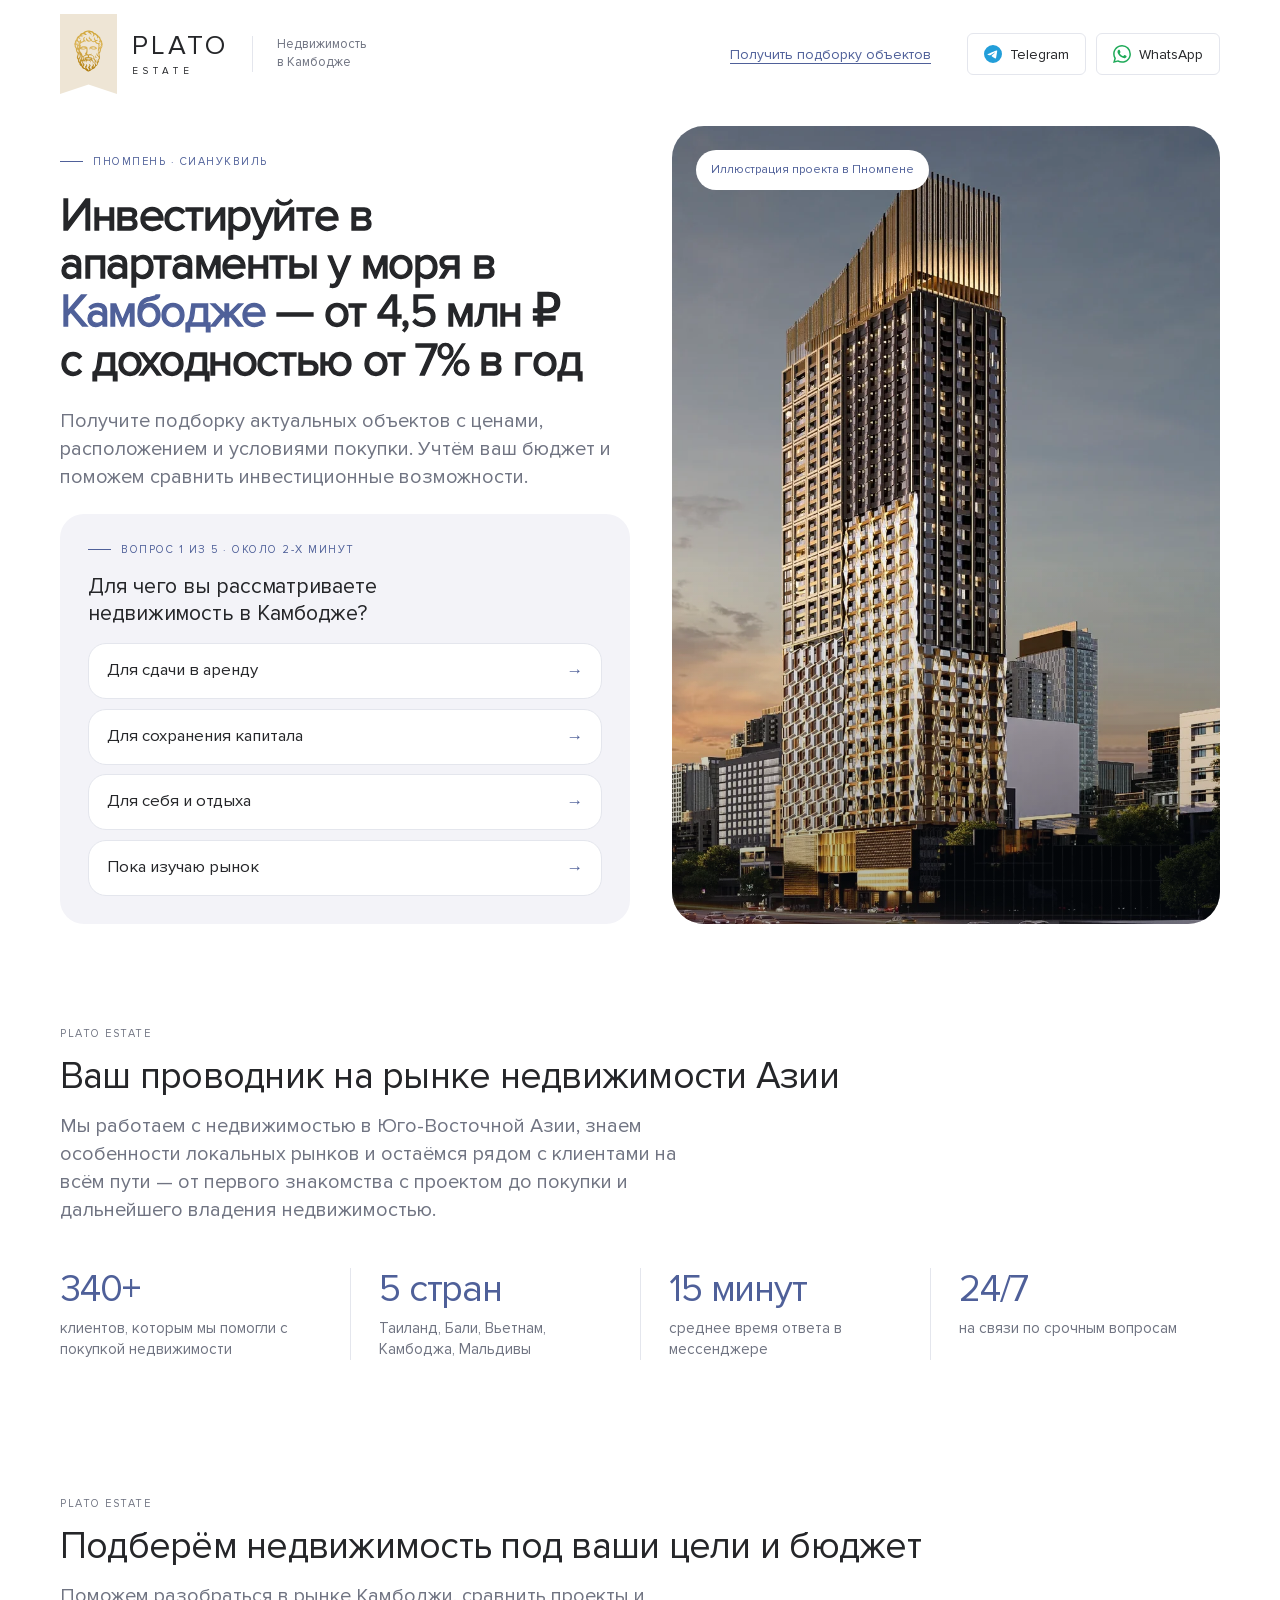
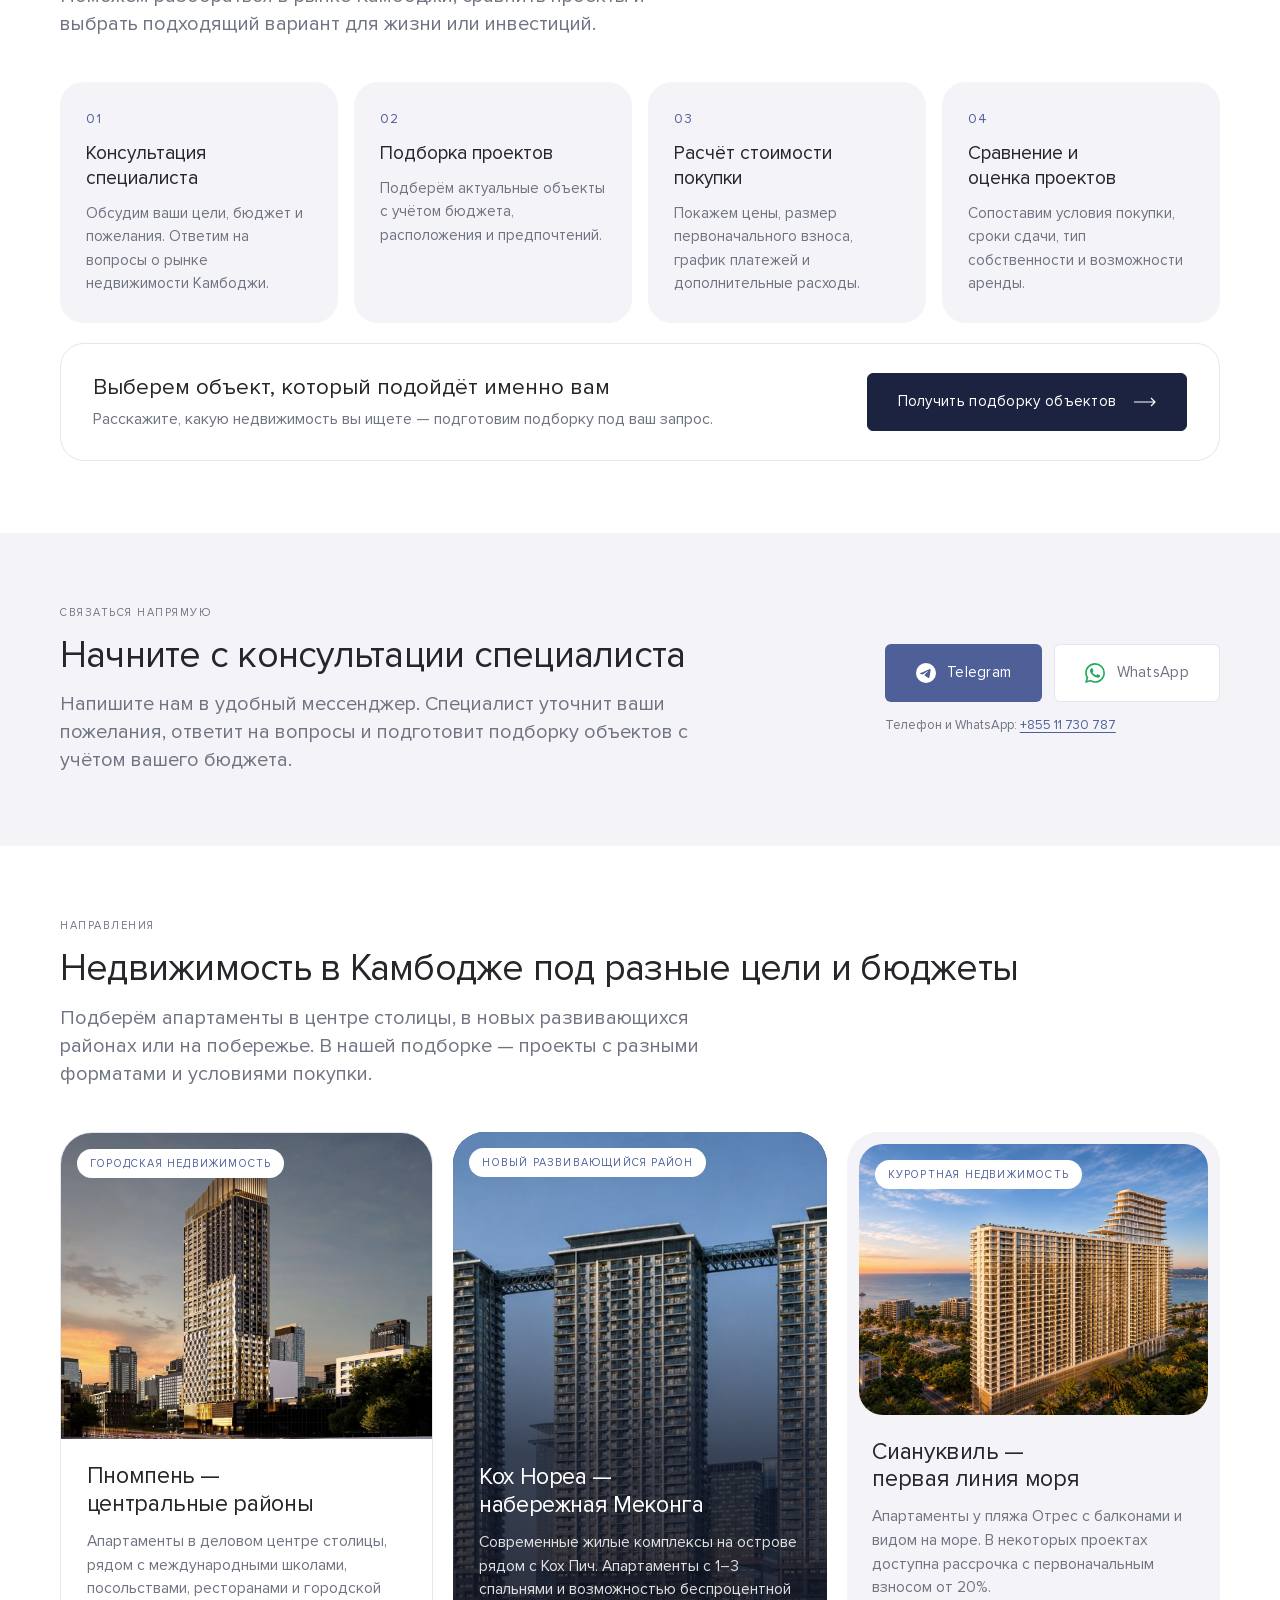
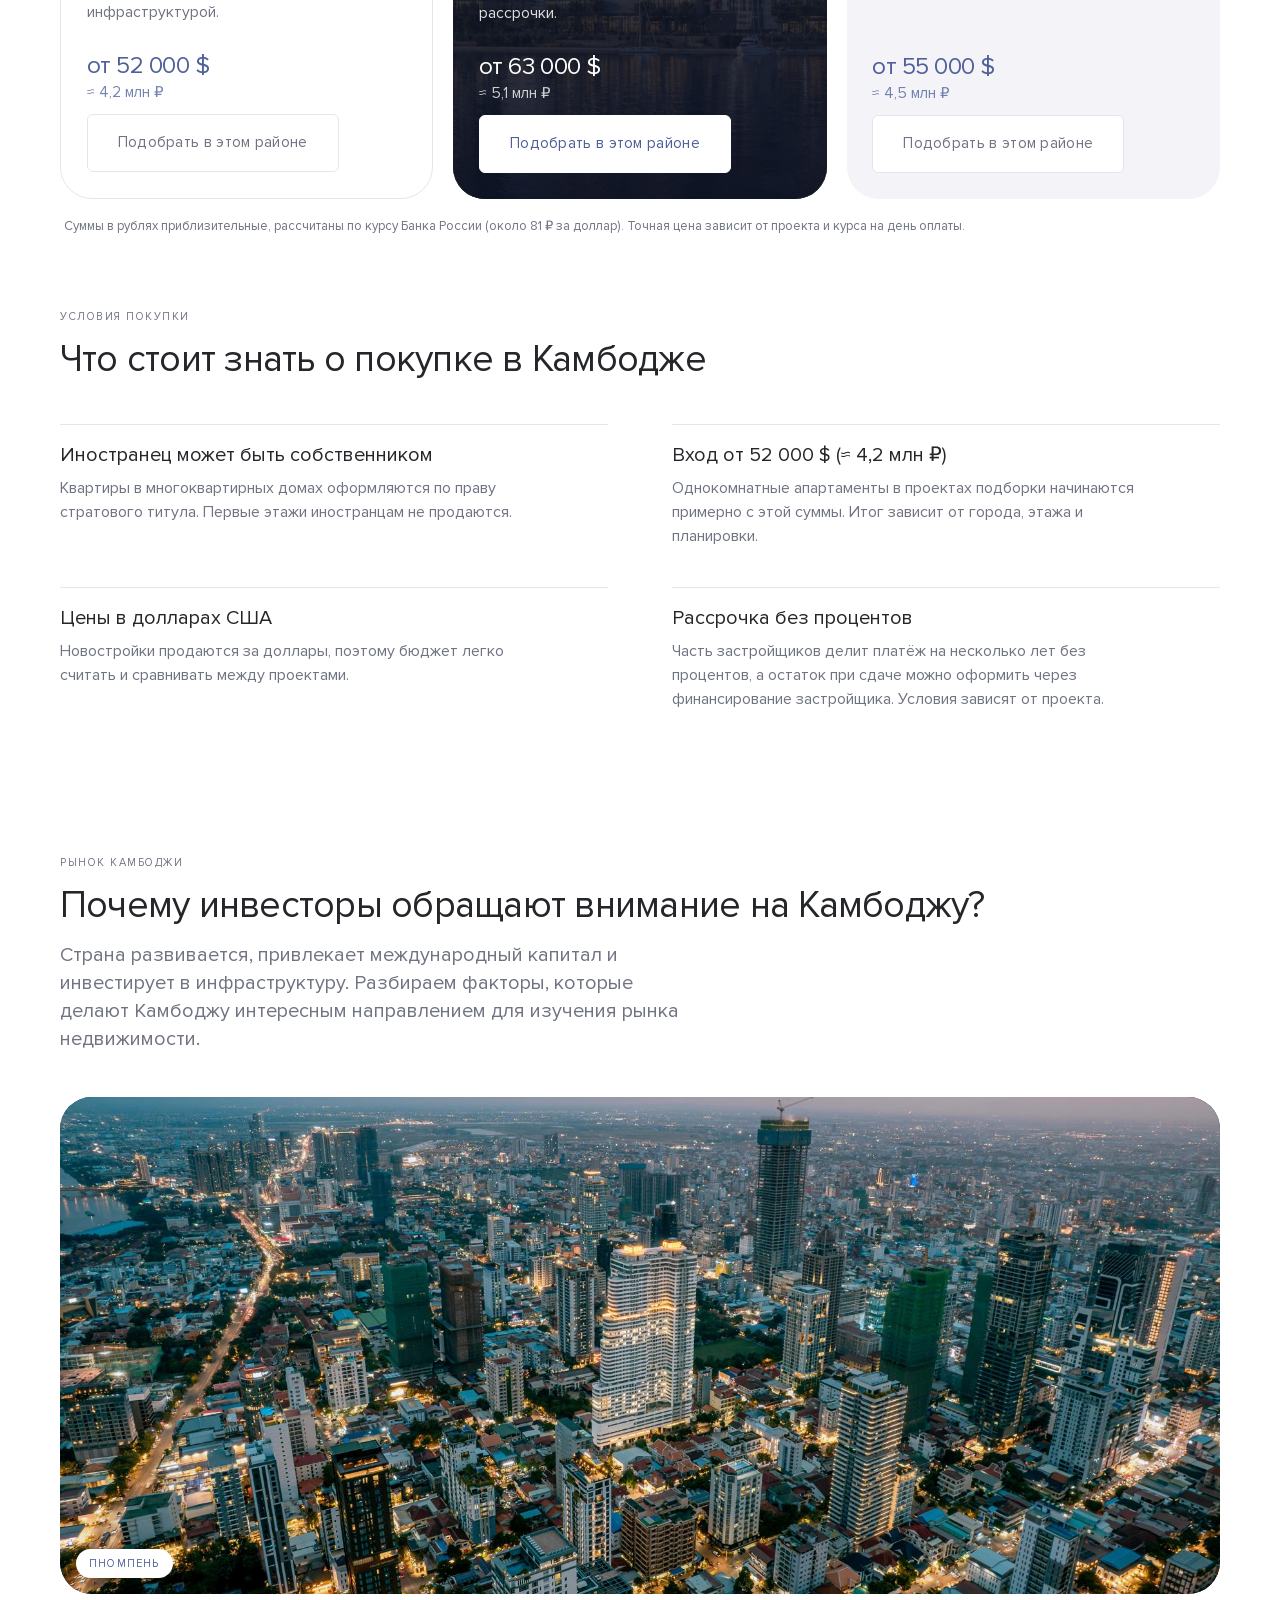
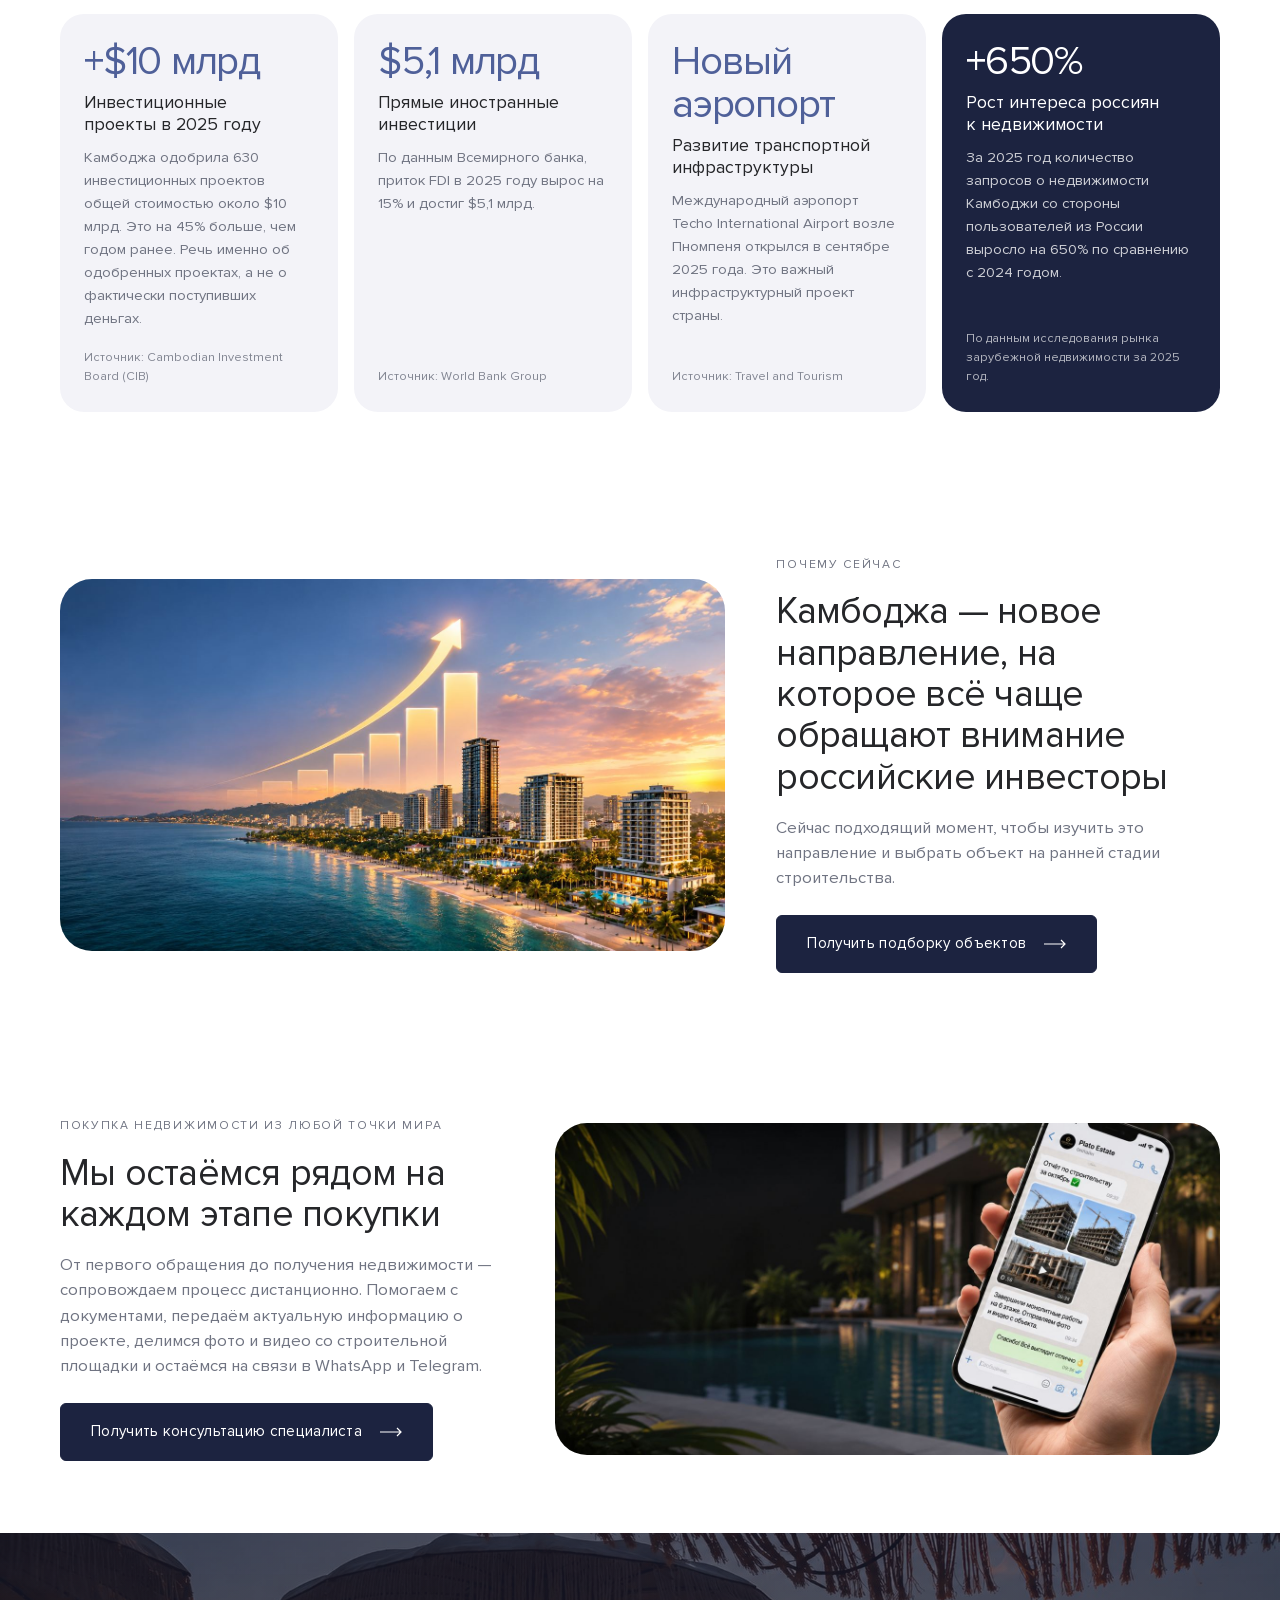
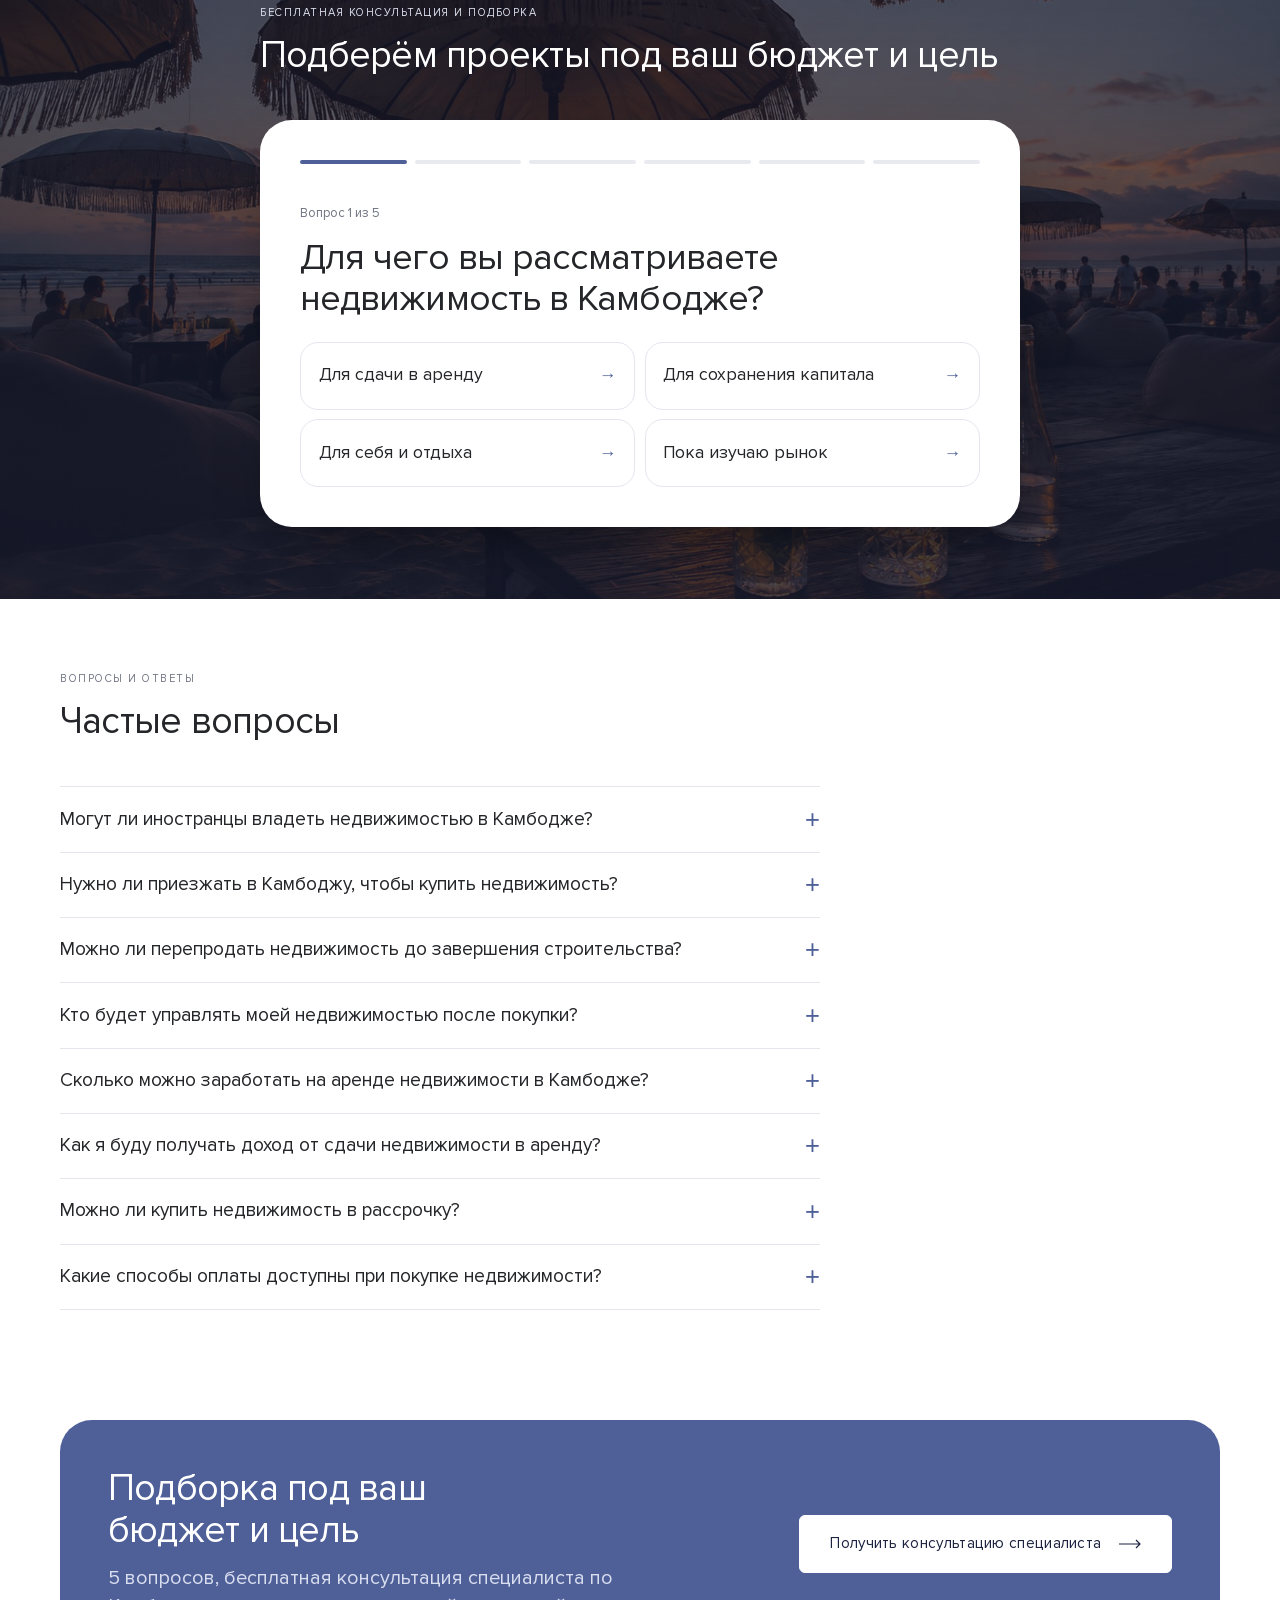
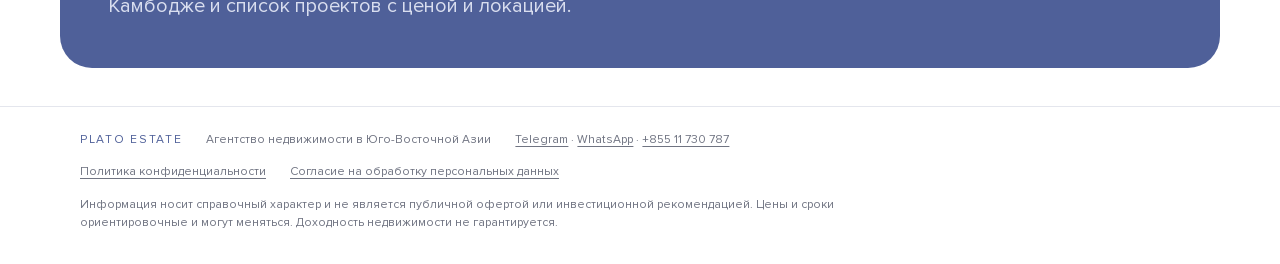
==== index.html @ 28d2d10a "Mobile: full-width contact buttons Co-Authored-By: Claude Sonnet 5.5 <noreply@anthropic.com> Claude-" ====
<!doctype html>
<html lang="ru">
<head>
<meta charset="utf-8">
<meta name="viewport" content="width=device-width, initial-scale=1, viewport-fit=cover">
<title>Недвижимость Камбоджи для инвестиций | Plato Estate</title>
<meta name="description" content="Подборка инвестиционной недвижимости Камбоджи: ответьте на 5 вопросов и получите бесплатную консультацию специалиста Plato Estate и подборку проектов.">
<meta property="og:type" content="website">
<meta property="og:title" content="Недвижимость Камбоджи для инвестиций | Plato Estate">
<meta property="og:description" content="Подборка инвестиционной недвижимости Камбоджи: ответьте на 5 вопросов и получите бесплатную консультацию специалиста Plato Estate и подборку проектов.">
<meta name="theme-color" content="#ffffff">
<link rel="icon" type="image/png" href="/favicon.png">
<style>img{max-width:100%}[hidden]{display:none!important}</style>
<style>
@font-face{font-family:Proxima;src:url("[data-uri]") format("woff");font-weight:400;font-display:swap}
@font-face{font-family:Proxima;src:url("[data-uri]") format("woff");font-weight:600;font-display:swap}

:root{--bg:#fff;--bg2:#f3f3f8;--surface:#fff;--ink:#252629;--muted:#707482;--line:#e4e6ed;--accent:#4f6099;--accent-ink:#fff;--soft:#f3f3f8;--sage:#83a87a;--radius:32px;--font-body:Proxima,Arial,sans-serif;color-scheme:light}
*,*::before,*::after{box-sizing:border-box}
body{margin:0;background:#fff;color:var(--ink);font:400 1rem/1.5 var(--font-body);-webkit-font-smoothing:antialiased}
a{color:inherit}
:focus-visible{outline:3px solid #9b8ed2;outline-offset:3px}
.wrap{max-width:1200px;margin-inline:auto;padding-inline:max(20px,env(safe-area-inset-left,0px))}
.band{padding-block:clamp(2.5rem,6vw,4.5rem)}
.eyebrow{margin:0;font-size:11px;line-height:1.4;letter-spacing:1.5px;text-transform:uppercase;color:var(--muted)}
h1{margin:0;font-size:clamp(2.1rem,3.4vw + .6rem,3.75rem);font-weight:400;line-height:1.04;letter-spacing:-.035em;text-wrap:balance;overflow-wrap:break-word}
h1 em{font-style:normal;color:var(--accent)}
h2{margin:0;font-size:clamp(1.7rem,2vw + 1rem,2.35rem);font-weight:400;line-height:1.1;letter-spacing:-.02em;text-wrap:balance}
h3{margin:0;font-weight:400;text-wrap:balance}
.lede{margin:0;font-size:clamp(1.05rem,.5vw + .95rem,1.25rem);line-height:1.4;color:var(--muted);max-width:36rem}
.section-head{display:grid;gap:.9rem;margin-bottom:clamp(1.75rem,4vw,2.75rem)}
.section-head .lede{max-width:40rem}

.btn{display:inline-flex;align-items:center;justify-content:center;gap:.6rem;min-height:56px;padding:16px 28px;border:1px solid transparent;border-radius:40px;background:var(--accent);color:#fff;font:400 1rem/1.2 var(--font-body);text-decoration:none;cursor:pointer;transition:background .16s,transform .16s}
.btn:hover{background:#43538a;transform:translateY(-1px)}
.btn.alt{background:#fff;color:var(--accent)}
.btn.alt:hover{background:#f0f1f8}
.btn.ghost{background:#fff;color:var(--muted);border-color:var(--line)}
.btn.ghost:hover{background:#fff;border-color:#afb7ce;color:var(--accent)}

/* header and hero */
.header{height:108px}
.header .wrap{height:100%;display:flex;align-items:center;gap:24px}
.brand{display:flex;align-items:center;gap:15px;text-decoration:none;flex-shrink:0}
.brand-ribbon{align-self:flex-start;display:grid;place-items:center;background:#eee5d5;clip-path:polygon(0 0,100% 0,100% 100%,50% 88%,0 100%);height:80px;width:57px;padding-bottom:7px}
.brand-ribbon img{width:29px;height:42px}
.brand-name{font-size:27px;letter-spacing:3px;line-height:1.1;text-transform:uppercase}
.brand-name span{display:block;font-size:10px;letter-spacing:4.9px;margin-top:6px}
.header-caption{font-size:13px;line-height:1.35;color:var(--muted);border-left:1px solid var(--line);padding-left:24px}
.toplink{margin-left:auto;display:flex;gap:9px;align-items:center;font-size:14px;color:var(--accent);text-underline-offset:4px}
.hero{padding-block:18px clamp(1.5rem,3vw,2.5rem)}
.hero-grid{display:grid;grid-template-columns:1.04fr 1fr;gap:42px;align-items:stretch}
.hero-copy{display:grid;gap:1.4rem;min-width:0;align-content:start;padding-top:28px}
.hero-copy .eyebrow{display:flex;align-items:center;gap:10px;color:var(--accent)}
.hero-copy .eyebrow::before{content:"";width:23px;height:1px;background:var(--accent)}
.cta-row{display:flex;flex-wrap:wrap;align-items:center;gap:.9rem 1.25rem}
.hint{font-size:12px;line-height:1.4;color:var(--muted)}
.hero-visual{position:relative;margin:0;min-height:560px;overflow:hidden;border-radius:var(--radius)}
.hero-visual img{position:absolute;inset:0;width:100%;height:100%;object-fit:cover;object-position:50% 50%}
.hero-visual::after{content:"";position:absolute;inset:55% 0 0;background:linear-gradient(transparent,#0b142059)}
.image-location{position:absolute;top:24px;left:24px;z-index:1;background:#fff;padding:11px 15px;border-radius:50px;font-size:12px;color:var(--accent)}

.card{background:var(--soft);color:var(--ink);border-radius:24px;padding:clamp(1.25rem,3vw,1.75rem);display:grid;gap:1rem;min-width:0}
.card .eyebrow{color:var(--accent)}
.card .qtitle{font:400 1.35rem/1.25 var(--font-body);letter-spacing:-.01em}
.card .note{margin:0;font-size:12px;color:var(--muted)}

/* options */
.opts{display:grid;gap:.6rem}
.opt{display:flex;justify-content:space-between;align-items:center;gap:1rem;width:100%;min-height:56px;padding:.8rem 1.1rem;border:1px solid var(--line);border-radius:18px;background:#fff;color:var(--ink);font:400 1.05rem/1.3 var(--font-body);text-align:left;cursor:pointer;transition:border-color .15s,background .15s}
.opt .arrow{flex:none;color:var(--accent);font-family:Arial,sans-serif}
.opt:hover{border-color:#a8b0c8;background:#fafafe}
.opt[aria-pressed="true"]{border-color:var(--accent);background:#f0f1f8}

/* stats */
.stats{display:grid;grid-template-columns:repeat(4,minmax(0,1fr))}
.stat{padding:0 28px;border-left:1px solid var(--line);display:grid;gap:.5rem;align-content:start;min-width:0}
.stat:first-child{padding-left:0;border-left:0}
.stat b{font-size:clamp(2rem,3vw,2.6rem);font-weight:400;line-height:1.1;letter-spacing:-.03em;color:var(--accent);font-variant-numeric:lining-nums}
.stat span{color:var(--muted);font-size:.95rem;line-height:1.4}

/* offer */
.adv{display:grid;grid-template-columns:repeat(auto-fit,minmax(15rem,1fr));gap:16px}
.adv-item{background:var(--soft);border-radius:24px;padding:1.5rem;display:grid;gap:.5rem;align-content:start;min-width:0}
.adv-item h3{font-size:1.2rem;line-height:1.3;color:var(--ink)}
.adv-item p{margin:0;color:var(--muted);font-size:.95rem}
.contact-band{background:var(--soft)}
.contact-grid{display:flex;flex-wrap:wrap;justify-content:space-between;align-items:center;gap:1.5rem 3rem}
.contact-grid .section-head{margin-bottom:0;flex:1 1 22rem}
.contact-actions{display:grid;gap:.9rem;justify-items:start}
.contact-row{display:flex;flex-wrap:wrap;gap:.75rem}
.contact-note{margin:0;font-size:13px;color:var(--muted)}.contact-note a{color:var(--accent);text-underline-offset:3px}
.dirs{display:grid;grid-template-columns:repeat(3,minmax(0,1fr));gap:20px}
.dir{border:1px solid var(--line);border-radius:var(--radius);padding:1.75rem;display:grid;gap:.8rem;align-content:start;min-width:0}
.dir h3{font-size:1.25rem;line-height:1.3}
.dir .dir-price{margin:0;font-size:2.1rem;line-height:1.1;letter-spacing:-.03em;color:var(--accent)}
.dir p{margin:0;color:var(--muted);font-size:.95rem}
.dir .btn{justify-self:start;margin-top:.4rem}
.facts{display:grid;grid-template-columns:repeat(2,minmax(0,1fr));gap:clamp(1.5rem,3vw,2.5rem) clamp(2rem,5vw,4.5rem)}
.fact{border-top:1px solid var(--line);padding-top:1.1rem;display:grid;gap:.5rem;align-content:start;min-width:0}
.fact h3{font-size:1.25rem;line-height:1.3}
.fact p{margin:0;color:var(--muted);max-width:30rem}


/* remote */
.remote{display:grid;grid-template-columns:minmax(0,.8fr) minmax(0,1.2fr);gap:clamp(1.5rem,4vw,3.5rem);align-items:center}
.remote-copy{display:grid;gap:1.1rem;min-width:0}
.remote-copy p{margin:0;color:var(--muted);font-size:1.05rem;line-height:1.5}
.remote-copy .sub{font-size:clamp(1.1rem,.6vw + 1rem,1.3rem);color:var(--accent);line-height:1.3}
.remote-links{display:flex;flex-wrap:wrap;gap:.75rem;margin-top:.4rem}
.remote-visual{margin:0;border-radius:var(--radius);overflow:hidden;background:#111}
.remote-visual img{display:block;width:100%;height:auto}
.remote.rev{grid-template-columns:minmax(0,1.2fr) minmax(0,.8fr)}.remote.rev .remote-visual{order:-1}
@media(max-width:860px){.remote,.remote.rev{grid-template-columns:minmax(0,1fr)}.remote.rev .remote-visual{order:2}}

/* quiz */
.quiz-band{background:linear-gradient(180deg,rgba(23,29,50,.62),rgba(23,29,50,.78)),url("[data-uri]") 50% 62%/cover no-repeat;background-color:#2a3350;color:#fff}
.quiz-band .section-head .eyebrow{color:#dfe3f1}
.quiz-band .section-head h2{color:#fff}
.quiz-band .panel{color:var(--ink);box-shadow:0 24px 60px -24px rgba(0,0,0,.55)}
.panel{max-width:760px;margin-inline:auto;background:#fff;border-radius:var(--radius);padding:clamp(1.25rem,3.5vw,2.5rem)}
.progress{display:flex;gap:8px;margin-bottom:1.5rem}
.progress span{flex:1;height:4px;border-radius:5px;background:#e9eaf0}
.progress span.on{background:var(--accent)}
#quizRoot{display:grid;gap:1rem}
#quizRoot .eyebrow{color:var(--muted);font-size:13px;letter-spacing:0;text-transform:none}
#quizRoot .qtitle{font:400 clamp(1.5rem,1.6vw + 1.1rem,2.3rem)/1.1 var(--font-body);letter-spacing:-.025em;outline:none}
#quizRoot .opts{grid-template-columns:repeat(2,minmax(0,1fr));margin-top:.4rem}
#quizRoot .opt{min-height:68px;font-size:1.1rem}
.linkbtn{justify-self:start;padding:.5rem 0;border:0;background:none;color:var(--accent);font:400 .95rem/1.3 var(--font-body);cursor:pointer;text-decoration:underline;text-underline-offset:4px}
form{display:grid;gap:1.1rem}
label{display:grid;gap:.5rem;font-size:13px}
label small{color:var(--muted);font-size:12px}
input,textarea{width:100%;min-height:56px;padding:14px 17px;border:1px solid var(--line);border-radius:18px;background:#fff;color:var(--ink);font:400 1.05rem/1.4 var(--font-body)}
textarea{font-size:.9rem;line-height:1.5;resize:vertical;min-height:0}
.err{margin:0;color:#a03434;font-size:.9rem}
.summary{display:grid;margin:.25rem 0 .5rem;border-top:1px solid var(--line)}
.summary div{display:grid;grid-template-columns:minmax(7rem,.4fr) minmax(0,1fr);gap:1rem;padding-block:.7rem;border-bottom:1px solid var(--line)}
.summary dt{font-size:12px;letter-spacing:1px;text-transform:uppercase;color:var(--muted);line-height:1.6}
.summary dd{margin:0;overflow-wrap:anywhere}
.actions{display:flex;flex-wrap:wrap;gap:.75rem}
.status{margin:0;min-height:1.4em;font-size:.9rem;color:var(--muted)}

/* faq */
.faq{max-width:760px;border-top:1px solid var(--line)}
details{border-bottom:1px solid var(--line)}
summary{display:flex;justify-content:space-between;align-items:center;gap:1.5rem;padding-block:1.2rem;font-size:1.2rem;line-height:1.35;cursor:pointer;list-style:none}
summary::-webkit-details-marker{display:none}
summary::after{content:"+";flex:none;font:300 1.6rem/1 Arial,sans-serif;color:var(--accent)}
details[open] summary::after{content:"\2212"}
details p{margin:0 0 1.3rem;color:var(--muted);max-width:40rem}
details ul{margin:0 0 1.3rem;padding-left:1.25rem;color:var(--muted);max-width:40rem}
details li{margin-bottom:.55rem}details li::marker{color:var(--accent)}
label.consent{display:flex;gap:.75rem;align-items:flex-start;font-size:13px;line-height:1.45;color:var(--muted);cursor:pointer}
label.consent input{flex:none;width:20px;height:20px;min-height:0;margin:1px 0 0;padding:0;accent-color:var(--accent)}
label.consent a{color:var(--accent);text-underline-offset:3px}
/* destinations */
.dests{display:grid;grid-template-columns:repeat(3,minmax(0,1fr));gap:20px;align-items:stretch}
.dest{position:relative;display:flex;flex-direction:column;border-radius:32px;overflow:hidden;min-width:0}
.dest img{display:block;width:100%;height:100%;object-fit:cover;transition:transform .6s ease}
.dest:hover img{transform:scale(1.04)}
.dest-tag{position:absolute;top:16px;left:16px;z-index:2;background:#fff;color:var(--accent);padding:8px 13px;border-radius:50px;font-size:11px;line-height:1.2;letter-spacing:1.2px;text-transform:uppercase}
.dest h3{font-size:1.45rem;line-height:1.2;letter-spacing:-.015em;font-weight:400}
.dest p{margin:0;font-size:.98rem;line-height:1.5}
.dest-foot{display:flex;flex-wrap:wrap;align-items:center;justify-content:space-between;gap:.8rem 1rem;margin-top:auto;padding-top:1.1rem}
.dest-price{font-size:1.5rem;line-height:1.1;letter-spacing:-.02em}
.dest-photo{position:relative;margin:0;overflow:hidden}
.dest-body{display:flex;flex:1;flex-direction:column;gap:.7rem;padding:1.5rem 1.6rem 1.6rem}
.dest-1{background:#fff;border:1px solid var(--line)}
.dest-1 .dest-photo{aspect-ratio:4/3.3}
.dest-1 .dest-body p,.dest-3 .dest-body p{color:var(--muted)}
.dest-1 .dest-price,.dest-3 .dest-price{color:var(--accent)}
.dest-2{min-height:560px;background:#1b2238;color:#fff}
.dest-2>img{position:absolute;inset:0}
.dest-2::after{content:"";position:absolute;inset:0;background:linear-gradient(180deg,rgba(14,19,36,.0) 18%,rgba(14,19,36,.72) 48%,rgba(14,19,36,.95) 100%)}
.dest-2 .dest-body{position:relative;z-index:1;margin-top:auto;flex:none}
.dest-2 p{color:rgba(255,255,255,.86)}
.dest-2 .dest-price{color:#fff}
.dest-2 .btn.ghost{background:#fff;color:var(--accent);border-color:#fff}
.dest-3{background:var(--soft)}
.dest-3 .dest-photo{margin:12px 12px 0;border-radius:24px;aspect-ratio:4/3.1}
@media(max-width:980px){.dests{grid-template-columns:minmax(0,1fr);max-width:560px}.dest-2{min-height:480px}}
@media(prefers-reduced-motion:reduce){.dest img{transition:none}.dest:hover img{transform:none}}
/* messenger icons */
.ico-tg::before,.ico-wa::before{content:"";flex:none;width:20px;height:20px;background:currentColor;-webkit-mask:var(--ico) center/contain no-repeat;mask:var(--ico) center/contain no-repeat}
.ico-tg{--ico:url("data:image/svg+xml,%3Csvg xmlns='http://www.w3.org/2000/svg' viewBox='0 0 24 24'%3E%3Cpath d='M11.944 0A12 12 0 0 0 0 12a12 12 0 0 0 12 12 12 12 0 0 0 12-12A12 12 0 0 0 12 0a12 12 0 0 0-.056 0zm4.962 7.224c.1-.002.321.023.465.14a.506.506 0 0 1 .171.325c.016.093.036.306.02.472-.18 1.898-.962 6.502-1.36 8.627-.168.9-.499 1.201-.82 1.23-.696.065-1.225-.46-1.9-.902-1.056-.693-1.653-1.124-2.678-1.8-1.185-.78-.417-1.21.258-1.91.177-.184 3.247-2.977 3.307-3.23.007-.032.014-.15-.056-.212s-.174-.041-.249-.024c-.106.024-1.793 1.14-5.061 3.345-.48.33-.913.49-1.302.48-.428-.008-1.252-.241-1.865-.44-.752-.245-1.349-.374-1.297-.789.027-.216.325-.437.893-.663 3.498-1.524 5.83-2.529 6.998-3.014 3.332-1.386 4.025-1.627 4.476-1.635z'/%3E%3C/svg%3E")}.ico-wa{--ico:url("data:image/svg+xml,%3Csvg xmlns='http://www.w3.org/2000/svg' viewBox='0 0 24 24'%3E%3Cpath d='M17.472 14.382c-.297-.149-1.758-.867-2.03-.967-.273-.099-.471-.148-.67.15-.197.297-.767.966-.94 1.164-.173.199-.347.223-.644.075-.297-.15-1.255-.463-2.39-1.475-.883-.788-1.48-1.761-1.653-2.059-.173-.297-.018-.458.13-.606.134-.133.298-.347.446-.52.149-.174.198-.298.298-.497.099-.198.05-.371-.025-.52-.075-.149-.669-1.612-.916-2.207-.242-.579-.487-.5-.669-.51-.173-.008-.371-.01-.57-.01-.198 0-.52.074-.792.372-.272.297-1.04 1.016-1.04 2.479 0 1.462 1.065 2.875 1.213 3.074.149.198 2.096 3.2 5.077 4.487.709.306 1.262.489 1.694.625.712.227 1.36.195 1.871.118.571-.085 1.758-.719 2.006-1.413.248-.694.248-1.289.173-1.413-.074-.124-.272-.198-.57-.347m-5.421 7.403h-.004a9.87 9.87 0 01-5.031-1.378l-.361-.214-3.741.982.998-3.648-.235-.374a9.86 9.86 0 01-1.51-5.26c.001-5.45 4.436-9.884 9.888-9.884 2.64 0 5.122 1.03 6.988 2.898a9.825 9.825 0 012.893 6.994c-.003 5.45-4.437 9.884-9.885 9.884m8.413-18.297A11.815 11.815 0 0012.05 0C5.495 0 .16 5.335.157 11.892c0 2.096.547 4.142 1.588 5.945L.057 24l6.305-1.654a11.882 11.882 0 005.683 1.448h.005c6.554 0 11.89-5.335 11.893-11.893a11.821 11.821 0 00-3.48-8.413z'/%3E%3C/svg%3E")}
.btn.ico-tg,.btn.ico-wa{gap:.7rem}
.btn.ghost.ico-wa::before{background:#1faa59}
.btn.ghost.ico-tg::before{background:#229ed9}
.btn.ghost.ico-wa:hover::before,.btn.ghost.ico-tg:hover::before{opacity:.9}
/* header contacts */
.hdr-contacts{display:flex;align-items:center;gap:10px;margin-left:12px}
.hdr-contacts a{display:inline-flex;align-items:center;gap:8px;height:42px;padding:0 16px;border:1px solid var(--line);border-radius:6px;font-size:14px;color:var(--ink);text-decoration:none;transition:border-color .2s,color .2s}
.hdr-contacts a:hover{border-color:var(--accent);color:var(--accent)}
.hdr-contacts a::before{width:18px;height:18px}
.hdr-contacts .ico-tg::before{background:#229ed9}
.hdr-contacts .ico-wa::before{background:#1faa59}
@media(max-width:1100px){.header .toplink{display:none}.hdr-contacts{margin-left:auto}}
@media(max-width:720px){.hdr-contacts{gap:8px}.hdr-contacts a{width:42px;padding:0;justify-content:center;font-size:0;gap:0}.hdr-contacts a::before{width:20px;height:20px}}
/* offer steps */
.adv-item .num{font-size:.85rem;letter-spacing:.14em;color:var(--accent);font-variant-numeric:lining-nums}
.adv-item{padding:1.7rem 1.6rem;gap:.7rem}
.adv-item p{line-height:1.55}
.offer-cta{display:flex;flex-wrap:wrap;align-items:center;justify-content:space-between;gap:1.2rem 2rem;margin-top:20px;padding:1.8rem 2rem;border:1px solid var(--line);border-radius:24px}
.offer-cta h3{font-size:1.4rem;font-weight:400;line-height:1.25}
.offer-cta p{margin:.35rem 0 0;color:var(--muted)}
@media(max-width:640px){.offer-cta{padding:1.4rem}.offer-cta .btn{width:100%}}
.dest-price small{display:block;margin-top:.35rem;font-size:.95rem;letter-spacing:0;opacity:.78}
.dests-note{margin:18px 4px 0;font-size:.82rem;color:var(--muted)}
/* market facts */
.mfacts-hero{position:relative;margin:0 0 20px;border-radius:32px;overflow:hidden;aspect-ratio:21/9;background:#1b2238}
.mfacts-hero img{display:block;width:100%;height:100%;object-fit:cover;object-position:50% 55%}
.mfacts-hero figcaption{position:absolute;left:16px;bottom:16px;background:#fff;color:var(--accent);padding:8px 13px;border-radius:50px;font-size:11px;letter-spacing:1.2px;text-transform:uppercase;line-height:1.2}
.mfacts{display:grid;grid-template-columns:repeat(4,minmax(0,1fr));gap:16px}
.mfact{background:var(--soft);border-radius:24px;padding:1.6rem 1.5rem;display:flex;flex-direction:column;gap:.55rem;min-width:0}
.mfact b{font-size:clamp(2rem,3.2vw,2.8rem);font-weight:400;line-height:1.05;letter-spacing:-.03em;color:var(--accent)}
.mfact h3{font-size:1.1rem;line-height:1.3}
.mfact p{margin:0;color:var(--muted);font-size:.93rem;line-height:1.55}
.mfact small{margin-top:auto;padding-top:.6rem;color:var(--muted);font-size:.78rem;opacity:.85}
.mfact.hot{background:#1c2340;color:#fff}.mfact.hot b{color:#fff}.mfact.hot p,.mfact.hot small{color:rgba(255,255,255,.78)}
@media(max-width:980px){.mfacts{grid-template-columns:repeat(2,minmax(0,1fr))}.mfacts-hero{aspect-ratio:16/9}}
@media(max-width:640px){.mfacts{grid-template-columns:minmax(0,1fr)}.mfacts-hero{aspect-ratio:4/3;border-radius:24px}}
.remote-copy .eyebrow{font-size:12px;letter-spacing:.14em;line-height:1.5}
.hero h1{font-weight:400;-webkit-text-stroke:.028em currentColor;paint-order:stroke fill;letter-spacing:-.03em;font-size:clamp(2rem,3vw + .5rem,3.3rem)}
@media(max-width:640px){.contact-actions{width:100%;justify-items:stretch}.contact-row .btn{flex:1 1 100%}.dest-foot .btn{flex:1 1 100%}}
/* primary CTA: flat, quiet, premium */
.btn{border-radius:6px;min-height:58px;padding:0 30px;gap:1.1rem;font-size:.95rem;font-weight:400;letter-spacing:.02em;transition:background-color .25s ease,color .25s ease,border-color .25s ease;transform:none!important}
.btn.pulse{--ink-btn:#1c2340;position:relative;background:var(--ink-btn);color:#fff;border:1px solid var(--ink-btn);box-shadow:none;animation:none}
.btn.pulse::after{content:"";flex:none;width:22px;height:10px;background:currentColor;-webkit-mask:url("data:image/svg+xml,%3Csvg xmlns='http://www.w3.org/2000/svg' viewBox='0 0 22 10' fill='none' stroke='black' stroke-width='1.2'%3E%3Cpath d='M0 5h21M17 1l4 4-4 4'/%3E%3C/svg%3E") center/contain no-repeat;mask:url("data:image/svg+xml,%3Csvg xmlns='http://www.w3.org/2000/svg' viewBox='0 0 22 10' fill='none' stroke='black' stroke-width='1.2'%3E%3Cpath d='M0 5h21M17 1l4 4-4 4'/%3E%3C/svg%3E") center/contain no-repeat;position:static;inset:auto;animation:none;transition:transform .3s ease}
.btn.pulse:hover,.btn.pulse:focus-visible{background:var(--accent);border-color:var(--accent);color:#fff}
.btn.pulse:hover::after,.btn.pulse:focus-visible::after{transform:translateX(5px)}
.btn.pulse:focus-visible{outline:2px solid var(--accent);outline-offset:3px}
.btn.pulse.alt{background:#fff;color:var(--ink-btn);border-color:#fff}
.btn.pulse.alt:hover,.btn.pulse.alt:focus-visible{background:var(--soft);border-color:var(--soft);color:var(--ink-btn)}
.btn.ghost{border-radius:6px}
@media(max-width:640px){.btn.pulse{justify-content:space-between}}
@media(prefers-reduced-motion:reduce){.btn.pulse::after{transition:none}.btn.pulse:hover::after{transform:none}}
.foot-legal{display:flex;flex-wrap:wrap;gap:.4rem 1.5rem}.foot-legal a{text-underline-offset:3px}

/* closing and footer */
.closing{padding-block:clamp(1.5rem,3vw,2.5rem)}
.closing .wrap{display:flex;flex-wrap:wrap;justify-content:space-between;align-items:center;gap:1.75rem 3rem;background:var(--accent);color:#fff;border-radius:var(--radius);padding:clamp(1.75rem,4vw,3rem);max-width:1160px}
.closing h2{max-width:28rem}
.closing .lede{color:#d9deef;margin-top:.8rem}
footer{border-top:1px solid var(--line);color:var(--muted);font-size:12px;padding-block:1.5rem 2rem}
footer .wrap{padding-inline:0;max-width:1160px;display:grid;gap:.9rem}
footer p{margin:0;max-width:52rem}
.foot-line{display:flex;flex-wrap:wrap;align-items:center;gap:.5rem 1.5rem}
.foot-line strong{font-weight:400;letter-spacing:1.7px;color:var(--accent);text-transform:uppercase}
.foot-line a{text-underline-offset:3px}
html{scroll-behavior:auto}
#quiz,#why{scroll-margin-top:1rem}

@media(max-width:1230px){.wrap{padding-inline:28px}.hero-grid{gap:28px}.hero-visual{min-height:520px}}
@media(max-width:980px){.header{height:96px}.stats{grid-template-columns:repeat(2,minmax(0,1fr));row-gap:28px}.stat:nth-child(3){padding-left:0;border-left:0}.dirs{grid-template-columns:minmax(0,1fr)}}
@media(max-width:860px){.hero-grid{grid-template-columns:minmax(0,1fr);gap:24px}.hero-copy{padding-top:6px}.hero-visual{min-height:0;aspect-ratio:1.5;order:2}}
@media(max-width:720px){.header{height:73px}.wrap{padding-inline:22px}.brand{gap:11px}.brand-ribbon{width:40px;height:60px}.brand-ribbon img{width:23px;height:33px}.brand-name{font-size:23px;letter-spacing:2px}.brand-name span{font-size:8px;letter-spacing:3.9px;margin-top:4px}.header-caption{display:none}.hero{padding-top:12px}.image-location{top:14px;left:14px;font-size:10px;padding:8px 11px}}
@media(max-width:640px){.facts{grid-template-columns:minmax(0,1fr)}#quizRoot .opts{grid-template-columns:minmax(0,1fr)}.summary div{grid-template-columns:minmax(0,1fr);gap:.1rem}.btn{width:100%}.contact-row,.actions{width:100%}.closing .wrap{border-radius:24px}}
@media(prefers-reduced-motion:reduce){*{transition:none!important}}
</style>
</head>
<body>
<header class="header" id="top">
  <div class="wrap">
    <a class="brand" href="#top" aria-label="Plato Estate">
      <span class="brand-ribbon"><img src="[data-uri]" width="29" height="42" alt=""></span>
      <span class="brand-name">Plato <span>Estate</span></span>
    </a>
    <span class="header-caption">Недвижимость<br>в Камбодже</span>
    <a class="toplink" href="#quiz" data-go>Получить подборку объектов</a>
    <div class="hdr-contacts"><a class="ico-tg" href="https://t.me/platoestate" target="_blank" rel="noopener noreferrer" aria-label="Telegram">Telegram</a><a class="ico-wa" href="https://wa.me/85511730787" target="_blank" rel="noopener noreferrer" aria-label="WhatsApp">WhatsApp</a></div>
  </div>
</header>
<section class="hero">
  <div class="wrap">
    <div class="hero-grid">
      <div class="hero-copy">
        <p class="eyebrow">Пномпень · Сиануквиль</p>
        <h1>Инвестируйте в апартаменты у моря в <em>Камбодже</em>&nbsp;— от&nbsp;4,5&nbsp;млн&nbsp;₽ с&nbsp;доходностью от&nbsp;7%&nbsp;в&nbsp;год</h1>
        <p class="lede">Получите подборку актуальных объектов с ценами, расположением и условиями покупки. Учтём ваш бюджет и поможем сравнить инвестиционные возможности.</p>
        <aside class="card" aria-labelledby="hq">
          <p class="eyebrow">Вопрос 1 из 5 · около 2-х минут</p>
          <h2 class="qtitle" id="hq">Для чего вы рассматриваете недвижимость в Камбодже?</h2>
          <div class="opts" id="heroOpts"></div>
        </aside>
      </div>
      <figure class="hero-visual">
        <img src="[data-uri]" width="1680" height="1260" alt="Визуализация башни в Пномпене" fetchpriority="high">
        <div class="image-location">Иллюстрация проекта в Пномпене</div>
      </figure>
    </div>
  </div>
</section>

<main>
  <section class="band" id="stats" style="padding-block: clamp(2.5rem, 5vw, 4rem)">
    <div class="wrap">
      <div class="section-head">
        <p class="eyebrow">Plato Estate</p>
        <h2>Ваш проводник на рынке недвижимости Азии</h2>
        <p class="lede">Мы работаем с недвижимостью в Юго-Восточной Азии, знаем особенности локальных рынков и остаёмся рядом с клиентами на всём пути — от первого знакомства с проектом до покупки и дальнейшего владения недвижимостью.</p>
      </div>
      <div class="stats">
        <div class="stat"><b>340+</b><span>клиентов, которым мы помогли с покупкой недвижимости</span></div>
        <div class="stat"><b>5 стран</b><span>Таиланд, Бали, Вьетнам, Камбоджа, Мальдивы</span></div>
        <div class="stat"><b>15 минут</b><span>среднее время ответа в мессенджере</span></div>
        <div class="stat"><b>24/7</b><span>на связи по срочным вопросам</span></div>
      </div>
    </div>
  </section>

  <section class="band" id="offer">
    <div class="wrap">
      <div class="section-head">
        <p class="eyebrow">Plato Estate</p>
        <h2>Подберём недвижимость под ваши цели и бюджет</h2>
        <p class="lede">Поможем разобраться в рынке Камбоджи, сравнить проекты и выбрать подходящий вариант для жизни или инвестиций.</p>
      </div>
      <div class="adv">
        <div class="adv-item"><span class="num">01</span><h3>Консультация специалиста</h3><p>Обсудим ваши цели, бюджет и пожелания. Ответим на вопросы о рынке недвижимости Камбоджи.</p></div>
        <div class="adv-item"><span class="num">02</span><h3>Подборка проектов</h3><p>Подберём актуальные объекты с учётом бюджета, расположения и предпочтений.</p></div>
        <div class="adv-item"><span class="num">03</span><h3>Расчёт стоимости покупки</h3><p>Покажем цены, размер первоначального взноса, график платежей и дополнительные расходы.</p></div>
        <div class="adv-item"><span class="num">04</span><h3>Сравнение и оценка проектов</h3><p>Сопоставим условия покупки, сроки сдачи, тип собственности и возможности аренды.</p></div>
      </div>
      <div class="offer-cta">
        <div><h3>Выберем объект, который подойдёт именно вам</h3><p>Расскажите, какую недвижимость вы ищете — подготовим подборку под ваш запрос.</p></div>
        <a class="btn pulse" href="#quiz" data-go>Получить подборку объектов</a>
      </div>
    </div>
  </section>

  <section class="band contact-band" id="contacts">
    <div class="wrap">
      <div class="contact-grid">
        <div class="section-head">
          <p class="eyebrow">Связаться напрямую</p>
          <h2>Начните с консультации специалиста</h2>
          <p class="lede">Напишите нам в удобный мессенджер. Специалист уточнит ваши пожелания, ответит на вопросы и подготовит подборку объектов с учётом вашего бюджета.</p>
        </div>
        <div class="contact-actions">
          <div class="contact-row">
            <a class="btn ico-tg" href="https://t.me/platoestate" target="_blank" rel="noopener noreferrer">Telegram</a>
            <a class="btn ghost ico-wa" href="https://wa.me/85511730787" target="_blank" rel="noopener noreferrer">WhatsApp</a>
          </div>
          <p class="contact-note">Телефон и WhatsApp: <a href="tel:+85511730787">+855 11 730 787</a></p>
        </div>
      </div>
    </div>
  </section>

  <section class="band" id="where">
    <div class="wrap">
      <div class="section-head">
        <p class="eyebrow">Направления</p>
        <h2>Недвижимость в Камбодже под разные цели и бюджеты</h2>
        <p class="lede">Подберём апартаменты в центре столицы, в новых развивающихся районах или на побережье. В нашей подборке — проекты с разными форматами и условиями покупки.</p>
      </div>
      <div class="dests">
        <article class="dest dest-1">
          <figure class="dest-photo"><img src="img/phnom-penh.jpg" width="1200" height="900" alt="Центральные районы Пномпеня" loading="lazy"><span class="dest-tag">Городская недвижимость</span></figure>
          <div class="dest-body">
            <h3>Пномпень — центральные районы</h3>
            <p>Апартаменты в деловом центре столицы, рядом с международными школами, посольствами, ресторанами и городской инфраструктурой.</p>
            <div class="dest-foot"><span class="dest-price">от 52 000 $<small>≈ 4,2 млн ₽</small></span><button class="btn ghost" type="button" data-loc="Пномпень, центр">Подобрать в этом районе</button></div>
          </div>
        </article>
        <article class="dest dest-2">
          <img src="img/koh-norea.jpg" width="1500" height="928" style="object-position:72% 50%" alt="Кох Нореа, набережная Меконга" loading="lazy">
          <span class="dest-tag">Новый развивающийся район</span>
          <div class="dest-body">
            <h3>Кох Нореа — набережная Меконга</h3>
            <p>Современные жилые комплексы на острове рядом с Кох Пич. Апартаменты с 1–3 спальнями и возможностью беспроцентной рассрочки.</p>
            <div class="dest-foot"><span class="dest-price">от 63 000 $<small>≈ 5,1 млн ₽</small></span><button class="btn ghost" type="button" data-loc="Пномпень, у реки">Подобрать в этом районе</button></div>
          </div>
        </article>
        <article class="dest dest-3">
          <figure class="dest-photo"><img src="img/sihanoukville.jpg" width="1500" height="938" style="object-position:55% 50%" alt="Побережье Сиануквиля" loading="lazy"><span class="dest-tag">Курортная недвижимость</span></figure>
          <div class="dest-body">
            <h3>Сиануквиль — первая линия моря</h3>
            <p>Апартаменты у пляжа Отрес с балконами и видом на море. В некоторых проектах доступна рассрочка с первоначальным взносом от 20%.</p>
            <div class="dest-foot"><span class="dest-price">от 55 000 $<small>≈ 4,5 млн ₽</small></span><button class="btn ghost" type="button" data-loc="Сиануквиль, у моря">Подобрать в этом районе</button></div>
          </div>
        </article>
      </div>
      <p class="dests-note">Суммы в рублях приблизительные, рассчитаны по курсу Банка России (около 81 ₽ за доллар). Точная цена зависит от проекта и курса на день оплаты.</p>
    </div>
  </section>

  <section class="band" id="why" style="padding-top:0">
    <div class="wrap">
      <div class="section-head">
        <p class="eyebrow">Условия покупки</p>
        <h2>Что стоит знать о покупке в Камбодже</h2>
      </div>
      <div class="facts">
        <div class="fact">
          <h3>Иностранец может быть собственником</h3>
          <p>Квартиры в многоквартирных домах оформляются по праву стратового титула. Первые этажи иностранцам не продаются.</p>
        </div>
        <div class="fact">
          <h3>Вход от 52 000 $ (≈ 4,2 млн ₽)</h3>
          <p>Однокомнатные апартаменты в проектах подборки начинаются примерно с этой суммы. Итог зависит от города, этажа и планировки.</p>
        </div>
        <div class="fact">
          <h3>Цены в долларах США</h3>
          <p>Новостройки продаются за доллары, поэтому бюджет легко считать и сравнивать между проектами.</p>
        </div>
        <div class="fact">
          <h3>Рассрочка без процентов</h3>
          <p>Часть застройщиков делит платёж на несколько лет без процентов, а остаток при сдаче можно оформить через финансирование застройщика. Условия зависят от проекта.</p>
        </div>
      </div>
    </div>
  </section>

  <section class="band" id="mfacts">
    <div class="wrap">
      <div class="section-head">
        <p class="eyebrow">Рынок Камбоджи</p>
        <h2>Почему инвесторы обращают внимание на Камбоджу?</h2>
        <p class="lede">Страна развивается, привлекает международный капитал и инвестирует в инфраструктуру. Разбираем факторы, которые делают Камбоджу интересным направлением для изучения рынка недвижимости.</p>
      </div>
      <figure class="mfacts-hero"><img src="img/phnom-penh-night.jpg" width="1800" height="1199" alt="Панорама Пномпеня в сумерках" loading="lazy"><figcaption>Пномпень</figcaption></figure>
      <div class="mfacts">
        <div class="mfact"><b>+$10 млрд</b><h3>Инвестиционные проекты в 2025 году</h3><p>Камбоджа одобрила 630 инвестиционных проектов общей стоимостью около $10 млрд. Это на 45% больше, чем годом ранее. Речь именно об одобренных проектах, а не о фактически поступивших деньгах.</p><small>Источник: Cambodian Investment Board (CIB)</small></div>
        <div class="mfact"><b>$5,1 млрд</b><h3>Прямые иностранные инвестиции</h3><p>По данным Всемирного банка, приток FDI в 2025 году вырос на 15% и достиг $5,1 млрд.</p><small>Источник: World Bank Group</small></div>
        <div class="mfact"><b>Новый аэропорт</b><h3>Развитие транспортной инфраструктуры</h3><p>Международный аэропорт Techo International Airport возле Пномпеня открылся в сентябре 2025 года. Это важный инфраструктурный проект страны.</p><small>Источник: Travel and Tourism</small></div>
        <div class="mfact hot"><b>+650%</b><h3>Рост интереса россиян к недвижимости</h3><p>За 2025 год количество запросов о недвижимости Камбоджи со стороны пользователей из России выросло на 650% по сравнению с 2024 годом.</p><small>По данным исследования рынка зарубежной недвижимости за 2025 год.</small></div>
      </div>
    </div>
  </section>

  <section class="band" id="market">
    <div class="wrap">
      <div class="remote rev">
        <div class="remote-copy">
          <p class="eyebrow">Почему сейчас</p>
          <h2>Камбоджа — новое направление, на которое всё чаще обращают внимание российские инвесторы</h2>
          <p>Сейчас подходящий момент, чтобы изучить это направление и выбрать объект на ранней стадии строительства.</p>
          <div class="remote-links">
            <a class="btn pulse" href="#quiz" data-go>Получить подборку объектов</a>
          </div>
        </div>
        <figure class="remote-visual"><img src="[data-uri]" width="1400" height="783" alt="Новостройки на побережье Камбоджи на закате" loading="lazy"></figure>
      </div>
    </div>
  </section>

  <section class="band" id="remote">
    <div class="wrap">
      <div class="remote">
        <div class="remote-copy">
          <p class="eyebrow">Покупка недвижимости из любой точки мира</p>
          <h2>Мы остаёмся рядом на каждом этапе покупки</h2>
          <p>От первого обращения до получения недвижимости — сопровождаем процесс дистанционно. Помогаем с документами, передаём актуальную информацию о проекте, делимся фото и видео со строительной площадки и остаёмся на связи в WhatsApp и Telegram.</p>
          <div class="remote-links">
            <a class="btn pulse" href="#quiz" data-go>Получить консультацию специалиста</a>
          </div>
        </div>
        <figure class="remote-visual"><img src="[data-uri]" width="1400" height="700" alt="Сообщение с фотоотчётом со стройки в мессенджере Plato Estate" loading="lazy"></figure>
      </div>
    </div>
  </section>

  <section class="band quiz-band" id="quiz">
    <div class="wrap">
      <div class="section-head" style="max-width:760px;margin-inline:auto">
        <p class="eyebrow">Бесплатная консультация и подборка</p>
        <h2>Подберём проекты под ваш бюджет и цель</h2>
      </div>
      <div class="panel">
        <div id="quizRoot" aria-live="polite"></div>
      </div>
    </div>
  </section>

  <section class="band">
    <div class="wrap">
      <div class="section-head">
        <p class="eyebrow">Вопросы и ответы</p>
        <h2>Частые вопросы</h2>
      </div>
      <div class="faq">
        <details>
          <summary>Могут ли иностранцы владеть недвижимостью в Камбодже?</summary>
          <p>Да! Иностранные граждане могут приобретать квартиры в Камбодже в полную собственность и оформлять их на своё имя — без необходимости иметь гражданство или вид на жительство страны.</p>
          <p>Для этого предусмотрен специальный правовой механизм — Strata Title. Он позволяет иностранцам владеть отдельными апартаментами в зарегистрированных многоквартирных зданиях, включая долю в общих пространствах комплекса.</p>
          <p>Есть несколько условий: иностранцам доступны квартиры выше уровня первого (земного) этажа, а доля иностранной собственности в одном здании не должна превышать установленную законом квоту.</p>
          <p>Мы поможем подобрать объект с подходящим типом собственности, проверить документы проекта и разобраться с оформлением ещё до покупки.</p>
        </details>
        <details>
          <summary>Нужно ли приезжать в Камбоджу, чтобы купить недвижимость?</summary>
          <p>Нет, во многих случаях приобрести недвижимость в Камбодже можно дистанционно, находясь в России или любой другой стране.</p>
          <p>Вам не придётся самостоятельно организовывать поездку, искать застройщиков и разбираться в местных процедурах. Наша команда поможет подобрать подходящий объект, получить актуальные предложения, проверить документы и согласовать условия покупки.</p>
          <p>Мы сопровождаем вас на всех этапах сделки и помогаем организовать оформление дистанционно, в том числе через представителя по доверенности, если это предусмотрено процедурой конкретного проекта.</p>
          <p>Оставьте заявку, и мы подберём варианты под ваш бюджет, расскажем об условиях покупки и объясним, как приобрести недвижимость в Камбодже, не приезжая в страну.</p>
        </details>
        <details>
          <summary>Можно ли перепродать недвижимость до завершения строительства?</summary>
          <p>Да, некоторые застройщики предусматривают возможность перепродажи объекта ещё на этапе строительства через переуступку прав по договору.</p>
          <p>Это позволяет приобрести недвижимость по стартовой цене и рассмотреть возможность продажи до сдачи комплекса. Условия переуступки и возможные комиссии зависят от проекта.</p>
        </details>
        <details>
          <summary>Кто будет управлять моей недвижимостью после покупки?</summary>
          <p>В проектах с арендным управлением этими вопросами занимается управляющая компания: поиск арендаторов, бронирование, заселение гостей, уборка и обслуживание объекта.</p>
          <p>Вам не придётся самостоятельно заниматься арендой или постоянно находиться в Камбодже.</p>
        </details>
        <details>
          <summary>Сколько можно заработать на аренде недвижимости в Камбодже?</summary>
          <p>В нашей подборке есть проекты с прогнозируемой доходностью от 7% годовых.</p>
          <p>Фактический доход зависит от расположения, типа недвижимости, загрузки, сезона и расходов на управление. Поэтому каждый объект важно оценивать индивидуально, учитывая не только потенциальную выручку, но и затраты собственника.</p>
        </details>
        <details>
          <summary>Как я буду получать доход от сдачи недвижимости в аренду?</summary>
          <p>Управляющая компания учитывает доход от аренды и перечисляет собственнику его долю согласно условиям договора.</p>
          <p>Выплаты могут осуществляться по установленному графику — например, ежемесячно или ежеквартально. Вы сможете получать доход, находясь в России или любой другой стране, без необходимости самостоятельно управлять арендой.</p>
        </details>
        <details>
          <summary>Можно ли купить недвижимость в рассрочку?</summary>
          <p>Да, многие застройщики предлагают рассрочку: вы вносите первоначальный взнос, а оставшуюся сумму выплачиваете частями по графику. В некоторых проектах доступны беспроцентные программы.</p>
          <p>Размер первого взноса и срок выплат зависят от выбранного объекта.</p>
        </details>
        <details>
          <summary>Какие способы оплаты доступны при покупке недвижимости?</summary>
          <p>Вы можете выбрать наиболее удобный способ оплаты в зависимости от страны проживания, проекта и условий застройщика.</p>
          <p>Основные варианты:</p>
          <ul>
            <li><b>USDT (криптовалюта)</b> — оплата переводом на согласованный криптокошелёк, если такой способ поддерживается застройщиком.</li>
            <li><b>Банковский перевод</b> — международный SWIFT-перевод или перевод через банк в соответствии с реквизитами получателя.</li>
            <li><b>Перевод в USD</b> — оплата в долларах США на банковский счёт застройщика или уполномоченной компании.</li>
            <li><b>Локальный банковский перевод</b> — через банк в Камбодже, если у вас есть подходящий счёт.</li>
            <li><b>Банковская карта</b> — может использоваться для бронирования или отдельных платежей, если это предусмотрено условиями проекта.</li>
            <li><b>Наличные</b> — возможность и порядок внесения наличных зависят от застройщика и требований к оформлению платежей.</li>
          </ul>
          <p>Также многие проекты предлагают рассрочку от застройщика: вы вносите первоначальный взнос, а оставшуюся сумму оплачиваете частями по установленному графику.</p>
          <p>Не знаете, какой способ подойдёт именно вам? Оставьте заявку — мы уточним доступные варианты оплаты по выбранным проектам и поможем подобрать наиболее удобный формат покупки.</p>
        </details>
      </div>
    </div>
  </section>

  <section class="closing">
    <div class="wrap">
      <div>
        <h2>Подборка под ваш бюджет и цель</h2>
        <p class="lede">5 вопросов, бесплатная консультация специалиста по Камбодже и список проектов с ценой и локацией.</p>
      </div>
      <a class="btn alt pulse" href="#quiz" data-go>Получить консультацию специалиста</a>
    </div>
  </section>
</main>

<footer>
  <div class="wrap" style="padding-inline:max(20px,env(safe-area-inset-left,0px))">
    <div class="foot-line"><strong>Plato Estate</strong><span>Агентство недвижимости в Юго-Восточной Азии</span><span><a href="https://t.me/platoestate" target="_blank" rel="noopener noreferrer">Telegram</a> · <a href="https://wa.me/85511730787" target="_blank" rel="noopener noreferrer">WhatsApp</a> · <a href="tel:+85511730787">+855 11 730 787</a></span></div>
    <p class="foot-legal"><a href="privacy.html">Политика конфиденциальности</a><a href="consent.html">Согласие на обработку персональных данных</a></p>
    <p>Информация носит справочный характер и не является публичной офертой или инвестиционной рекомендацией. Цены и сроки ориентировочные и могут меняться. Доходность недвижимости не гарантируется.</p>
  </div>
</footer>

<script>
(function () {
  // Where the answers go: Telegram handle and WhatsApp number (digits only, with country code).
  var TG = 'platoestate';
  var WA = '85511730787';

  var Q = [
    { label: 'Цель', q: 'Для чего вы рассматриваете недвижимость в Камбодже?',
      o: ['Для сдачи в аренду', 'Для сохранения капитала', 'Для себя и отдыха', 'Пока изучаю рынок'] },
    { label: 'Бюджет', q: 'Какой бюджет вы рассматриваете?',
      o: ['До 60 000 $ (≈ 4,9 млн ₽)', '60 000 – 100 000 $ (≈ 4,9–8,1 млн ₽)', '100 000 – 200 000 $ (≈ 8,1–16,2 млн ₽)', 'От 200 000 $ (≈ 16,2 млн ₽)'] },
    { label: 'Расположение', q: 'Какое расположение вам интересно?',
      o: ['Пномпень, центр', 'Пномпень, у реки', 'Сиануквиль, у моря', 'Пока не определился'] },
    { label: 'Оплата', q: 'Как планируете оплачивать?',
      o: ['Сразу, полной суммой', 'Рассрочка без процентов', 'Рассрочка и финансирование от застройщика', 'Нужна консультация'] },
    { label: 'Срок сдачи', q: 'Какой срок сдачи вас устраивает?',
      o: ['Почти готовый дом, 2026–2027', '2028–2029', 'Срок не важен'] }
  ];

  var state = { step: 0, answers: [], name: '', contact: '', done: false };
  var root = document.getElementById('quizRoot');
  var heroBox = document.getElementById('heroOpts');
  var busy = false;

  function el(tag, cls, text) {
    var e = document.createElement(tag);
    if (cls) e.className = cls;
    if (text != null) e.textContent = text;
    return e;
  }
  function arrow() {
    var a = el('span', 'arrow', '→');
    a.setAttribute('aria-hidden', 'true');
    return a;
  }
  function optButton(label, pressed, onClick) {
    var b = el('button', 'opt');
    b.type = 'button';
    b.setAttribute('aria-pressed', pressed ? 'true' : 'false');
    b.append(el('span', null, label), arrow());
    b.addEventListener('click', onClick);
    return b;
  }
  function goQuiz() {
    var target = document.getElementById('quiz');
    var reduce = window.matchMedia && window.matchMedia('(prefers-reduced-motion: reduce)').matches;
    target.scrollIntoView({ behavior: reduce ? 'auto' : 'smooth', block: 'start' });
  }
  function buildMessage() {
    var lines = ['Здравствуйте! Хочу получить консультацию и подборку недвижимости в Камбодже.', ''];
    Q.forEach(function (q, i) { lines.push(q.label + ': ' + (state.answers[i] || 'не указано')); });
    lines.push('Имя: ' + state.name);
    if (state.contact) lines.push('Как с вами связаться: ' + state.contact);
    return lines.join('\n');
  }

  function renderHero() {
    heroBox.replaceChildren();
    Q[0].o.forEach(function (o) {
      heroBox.append(optButton(o, state.answers[0] === o, function () {
        state.answers[0] = o;
        state.done = false;
        state.step = 1;
        renderQuiz(false);
        renderHero();
        goQuiz();
      }));
    });
  }

  function renderQuiz(focus) {
    root.replaceChildren();
    var total = Q.length;
    var h = null;

    var prog = el('div', 'progress');
    prog.setAttribute('aria-hidden', 'true');
    for (var i = 0; i <= total; i++) {
      var s = el('span');
      if (state.done || i <= state.step) s.className = 'on';
      prog.append(s);
    }
    root.append(prog);

    if (state.done) {
      var msg = buildMessage();
      h = el('h3', 'qtitle', state.sent ? 'Заявка отправлена' : 'Ответы готовы');
      root.append(h);
      root.append(el('p', 'lede', state.sent
        ? 'Специалист свяжется с вами по указанному контакту. Чтобы получить ответ быстрее, можно сразу написать нам в Telegram или WhatsApp: ваши ответы уже подставлены в сообщение.'
        : 'Осталось отправить их специалисту. Выберите, где удобнее: Telegram или WhatsApp. Откроется чат с готовым сообщением, в нём нужно нажать «Отправить».'));

      var dl = el('dl', 'summary');
      Q.forEach(function (q, idx) {
        var row = el('div');
        row.append(el('dt', null, q.label), el('dd', null, state.answers[idx] || 'не указано'));
        dl.append(row);
      });
      var r1 = el('div');
      r1.append(el('dt', null, 'Имя'), el('dd', null, state.name));
      dl.append(r1);
      if (state.contact) {
        var r2 = el('div');
        r2.append(el('dt', null, 'Связь'), el('dd', null, state.contact));
        dl.append(r2);
      }
      root.append(dl);

      var actions = el('div', 'actions');
      var tg = el('a', 'btn ico-tg', 'Отправить в Telegram');
      tg.href = 'https://t.me/' + TG + '?text=' + encodeURIComponent(msg);
      tg.target = '_blank';
      tg.rel = 'noopener noreferrer';
      var wa = el('a', 'btn ghost ico-wa', 'Отправить в WhatsApp');
      wa.href = 'https://wa.me/' + WA + '?text=' + encodeURIComponent(msg);
      wa.target = '_blank';
      wa.rel = 'noopener noreferrer';
      var copy = el('button', 'btn ghost', 'Скопировать текст');
      copy.type = 'button';
      actions.append(tg, wa, copy);
      root.append(actions);

      var status = el('p', 'status');
      status.setAttribute('role', 'status');
      root.append(status);

      var ta = document.createElement('textarea');
      ta.id = 'q-message';
      ta.readOnly = true;
      ta.rows = 8;
      ta.value = msg;
      ta.setAttribute('aria-label', 'Текст сообщения');
      root.append(ta);

      copy.addEventListener('click', function () {
        function fallback() {
          ta.focus();
          ta.select();
          var ok = false;
          try { ok = document.execCommand('copy'); } catch (e) { ok = false; }
          status.textContent = ok ? 'Текст скопирован.' : 'Выделите текст в поле ниже и скопируйте вручную.';
        }
        if (navigator.clipboard && navigator.clipboard.writeText) {
          navigator.clipboard.writeText(msg).then(function () {
            status.textContent = 'Текст скопирован.';
          }, fallback);
        } else {
          fallback();
        }
      });

      var edit = el('button', 'linkbtn', 'Изменить ответы');
      edit.type = 'button';
      edit.addEventListener('click', function () {
        state.done = false;
        state.sent = false;
        state.step = 0;
        renderQuiz(true);
      });
      root.append(edit);

    } else if (state.step < total) {
      var q = Q[state.step];
      root.append(el('p', 'eyebrow', 'Вопрос ' + (state.step + 1) + ' из ' + total));
      h = el('h3', 'qtitle', q.q);
      root.append(h);
      var grid = el('div', 'opts');
      q.o.forEach(function (o) {
        var btn = optButton(o, state.answers[state.step] === o, function () {
          if (busy) return;
          busy = true;
          state.answers[state.step] = o;
          Array.prototype.forEach.call(grid.children, function (c) { c.setAttribute('aria-pressed', 'false'); });
          btn.setAttribute('aria-pressed', 'true');
          setTimeout(function () {
            busy = false;
            state.step += 1;
            renderQuiz(true);
            if (state.step === 1) renderHero();
          }, 180);
        });
        grid.append(btn);
      });
      root.append(grid);
      if (state.step > 0) {
        var back = el('button', 'linkbtn', '← Назад');
        back.type = 'button';
        back.addEventListener('click', function () {
          state.step -= 1;
          renderQuiz(true);
        });
        root.append(back);
      }

    } else {
      state.formAt = state.formAt || Date.now();
      root.append(el('p', 'eyebrow', 'Последний шаг'));
      h = el('h3', 'qtitle', 'Как вас зовут и как с вами связаться?');
      root.append(h);
      var form = document.createElement('form');
      form.innerHTML =
        '<label for="q-name">Имя<input id="q-name" name="name" type="text" autocomplete="given-name" maxlength="80" required></label>' +
        '<label for="q-contact">Телефон или ник в мессенджере <small>Например, +7 999 123-45-67 или @username. Так специалист сможет с вами связаться.</small><input id="q-contact" name="contact" type="text" autocomplete="off" maxlength="120" required></label>' +
        '<input type="text" name="website" tabindex="-1" autocomplete="off" aria-hidden="true" style="position:absolute;left:-9999px;width:1px;height:1px;opacity:0" />' +
        '<p class="err" id="q-err" role="alert" hidden>Введите имя, чтобы специалист знал, как к вам обращаться.</p>' +
        '<label class="consent" for="q-consent"><input type="checkbox" id="q-consent" name="consent" required><span>Я согласен на <a href="consent.html" target="_blank" rel="noopener">обработку персональных данных</a> и ознакомлен с <a href="privacy.html" target="_blank" rel="noopener">политикой конфиденциальности</a></span></label>' +
        '<button class="btn pulse" type="submit">Получить подборку объектов</button>';
      root.append(form);
      var nameInput = form.querySelector('#q-name');
      var contactInput = form.querySelector('#q-contact');
      var err = form.querySelector('#q-err');
      nameInput.value = state.name;
      contactInput.value = state.contact;
      form.addEventListener('submit', function (ev) {
        ev.preventDefault();
        var n = nameInput.value.trim();
        var c = contactInput.value.trim();
        if (!n) {
          err.textContent = 'Введите имя, чтобы специалист знал, как к вам обращаться.';
          err.hidden = false;
          nameInput.focus();
          return;
        }
        var consentBox = form.querySelector('#q-consent');
        if (!consentBox || !consentBox.checked) {
          err.textContent = 'Чтобы отправить заявку, нужно согласие на обработку персональных данных.';
          err.hidden = false;
          if (consentBox) consentBox.focus();
          return;
        }
        if (c.replace(/[\s\-().]/g, '').length < 5) {
          err.textContent = 'Укажите телефон или ник в мессенджере, иначе специалист не сможет с вами связаться.';
          err.hidden = false;
          contactInput.focus();
          return;
        }
        state.name = n.slice(0, 80);
        state.contact = c.slice(0, 120);
        var submitBtn = form.querySelector('button[type=submit]');
        submitBtn.disabled = true;
        submitBtn.textContent = 'Отправляем…';
        err.hidden = true;
        var utm = {};
        try {
          new URLSearchParams(location.search).forEach(function (v, k) {
            if (/^(utm_|yclid|ysclid|gclid|fbclid|_openstat)/i.test(k)) utm[k] = v;
          });
        } catch (e2) { /* ignore */ }
        var payload = {
          name: state.name,
          contact: state.contact,
          website: (form.querySelector('[name=website]') || {}).value || '',
          consent: true,
          elapsed: Date.now() - (state.formAt || Date.now()),
          answers: Q.map(function (qq, idx) { return { q: qq.label, a: state.answers[idx] || '' }; }),
          utm: utm,
          referrer: document.referrer || ''
        };
        var finish = function (ok) {
          if (ok) {
            try {
              sessionStorage.setItem('platoLead', '1');
              sessionStorage.setItem('platoMsg', buildMessage());
            } catch (e3) { /* ignore */ }
            window.location.assign('thanks.html');
            return;
          }
          state.sent = ok;
          state.done = true;
          renderQuiz(true);
        };
        fetch('/api/lead', { method: 'POST', headers: { 'Content-Type': 'application/json' }, body: JSON.stringify(payload) })
          .then(function (r) { return r.ok ? r.json().catch(function () { return { ok: true }; }) : { ok: false, status: r.status }; })
          .then(function (j) {
            if (j && j.ok) { finish(true); return; }
            if (j && j.status === 422) { err.textContent = 'Проверьте имя и контакт и попробуйте ещё раз.'; err.hidden = false; submitBtn.disabled = false; submitBtn.textContent = 'Получить подборку объектов'; return; }
            finish(false);
          })
          .catch(function () { finish(false); });
      });
      var back2 = el('button', 'linkbtn', '← Назад');
      back2.type = 'button';
      back2.addEventListener('click', function () {
        state.name = nameInput.value;
        state.contact = contactInput.value;
        state.step -= 1;
        renderQuiz(true);
      });
      root.append(back2);
    }

    if (focus && h) {
      h.setAttribute('tabindex', '-1');
      h.focus({ preventScroll: true });
    }
  }

  document.querySelectorAll('[data-go]').forEach(function (a) {
    a.addEventListener('click', function (e) { e.preventDefault(); goQuiz(); });
  });

  document.querySelectorAll('[data-loc]').forEach(function (b) {
    b.addEventListener('click', function () {
      state.answers[2] = b.getAttribute('data-loc');
      state.done = false;
      var next = 0;
      while (next < Q.length && state.answers[next]) next++;
      state.step = next;
      renderQuiz(false);
      renderHero();
      goQuiz();
    });
  });

  renderHero();
  renderQuiz(false);
})();
</script>
</body>
</html>
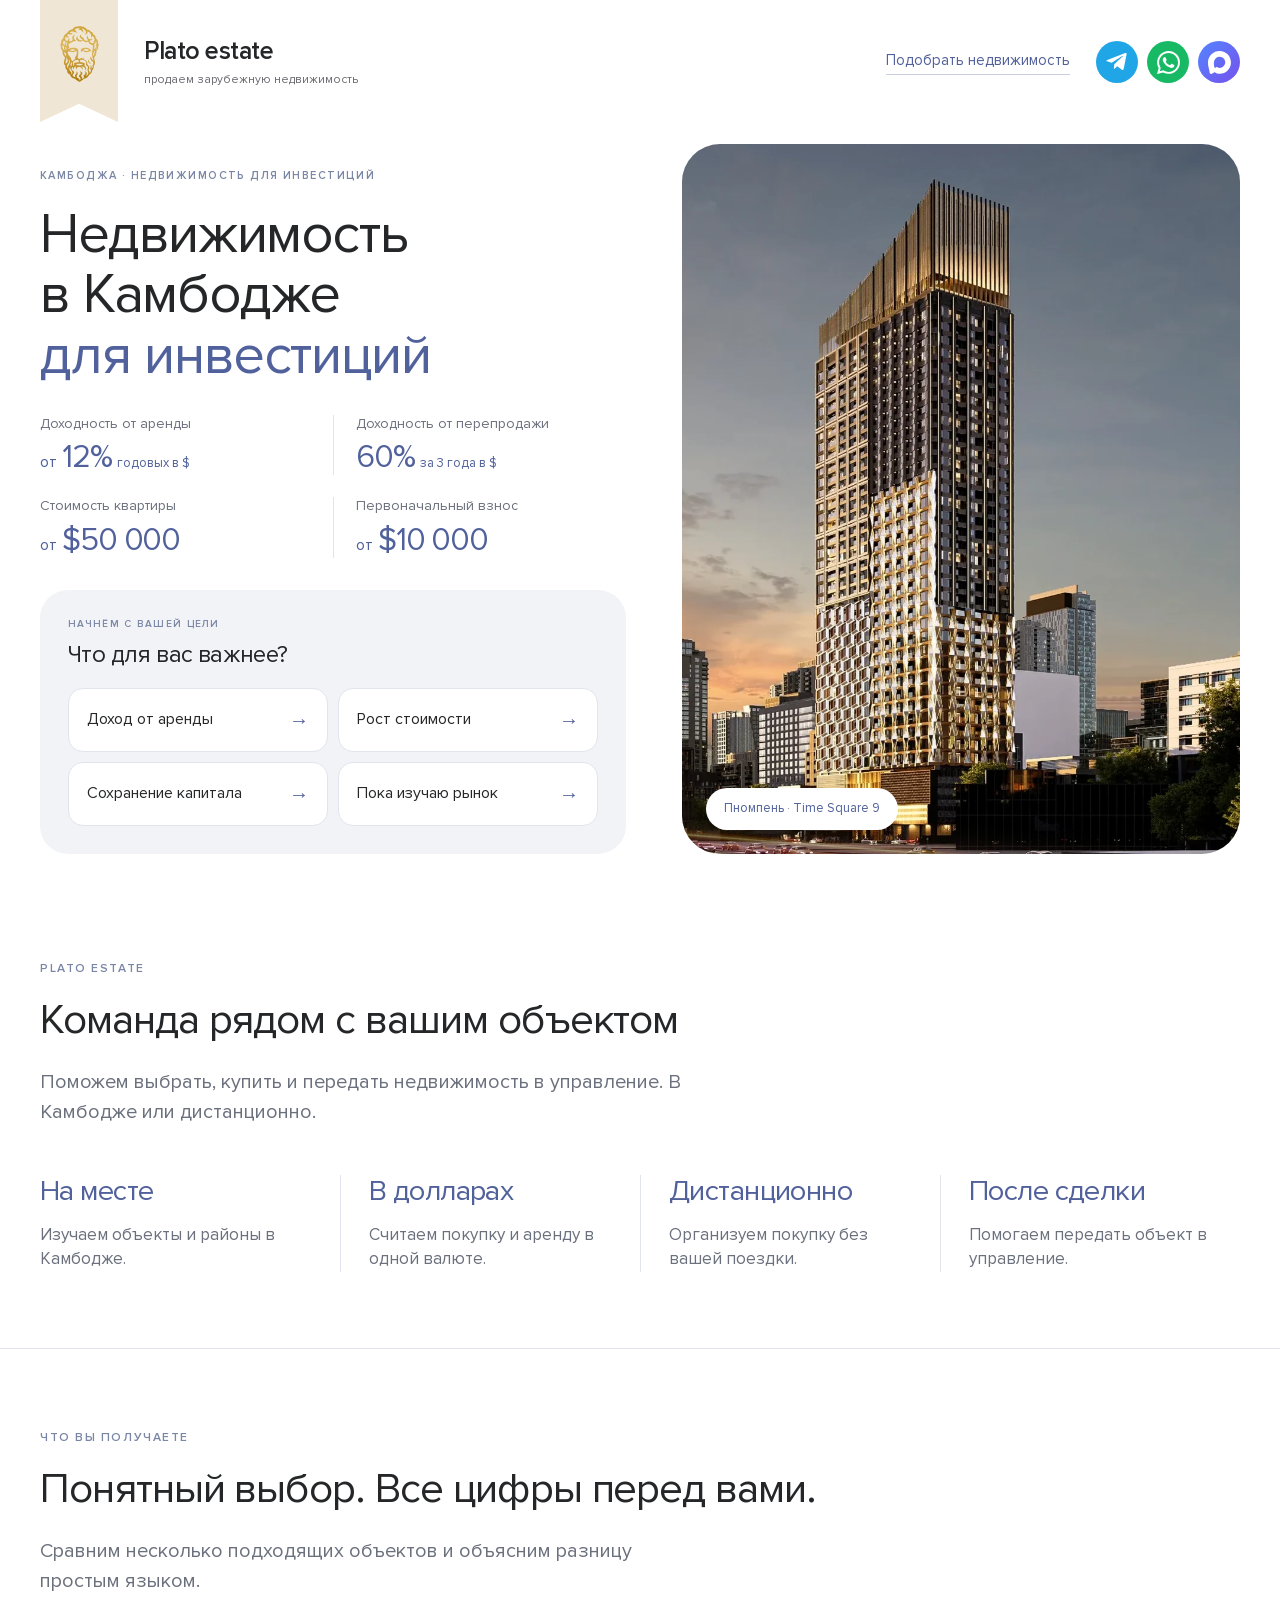
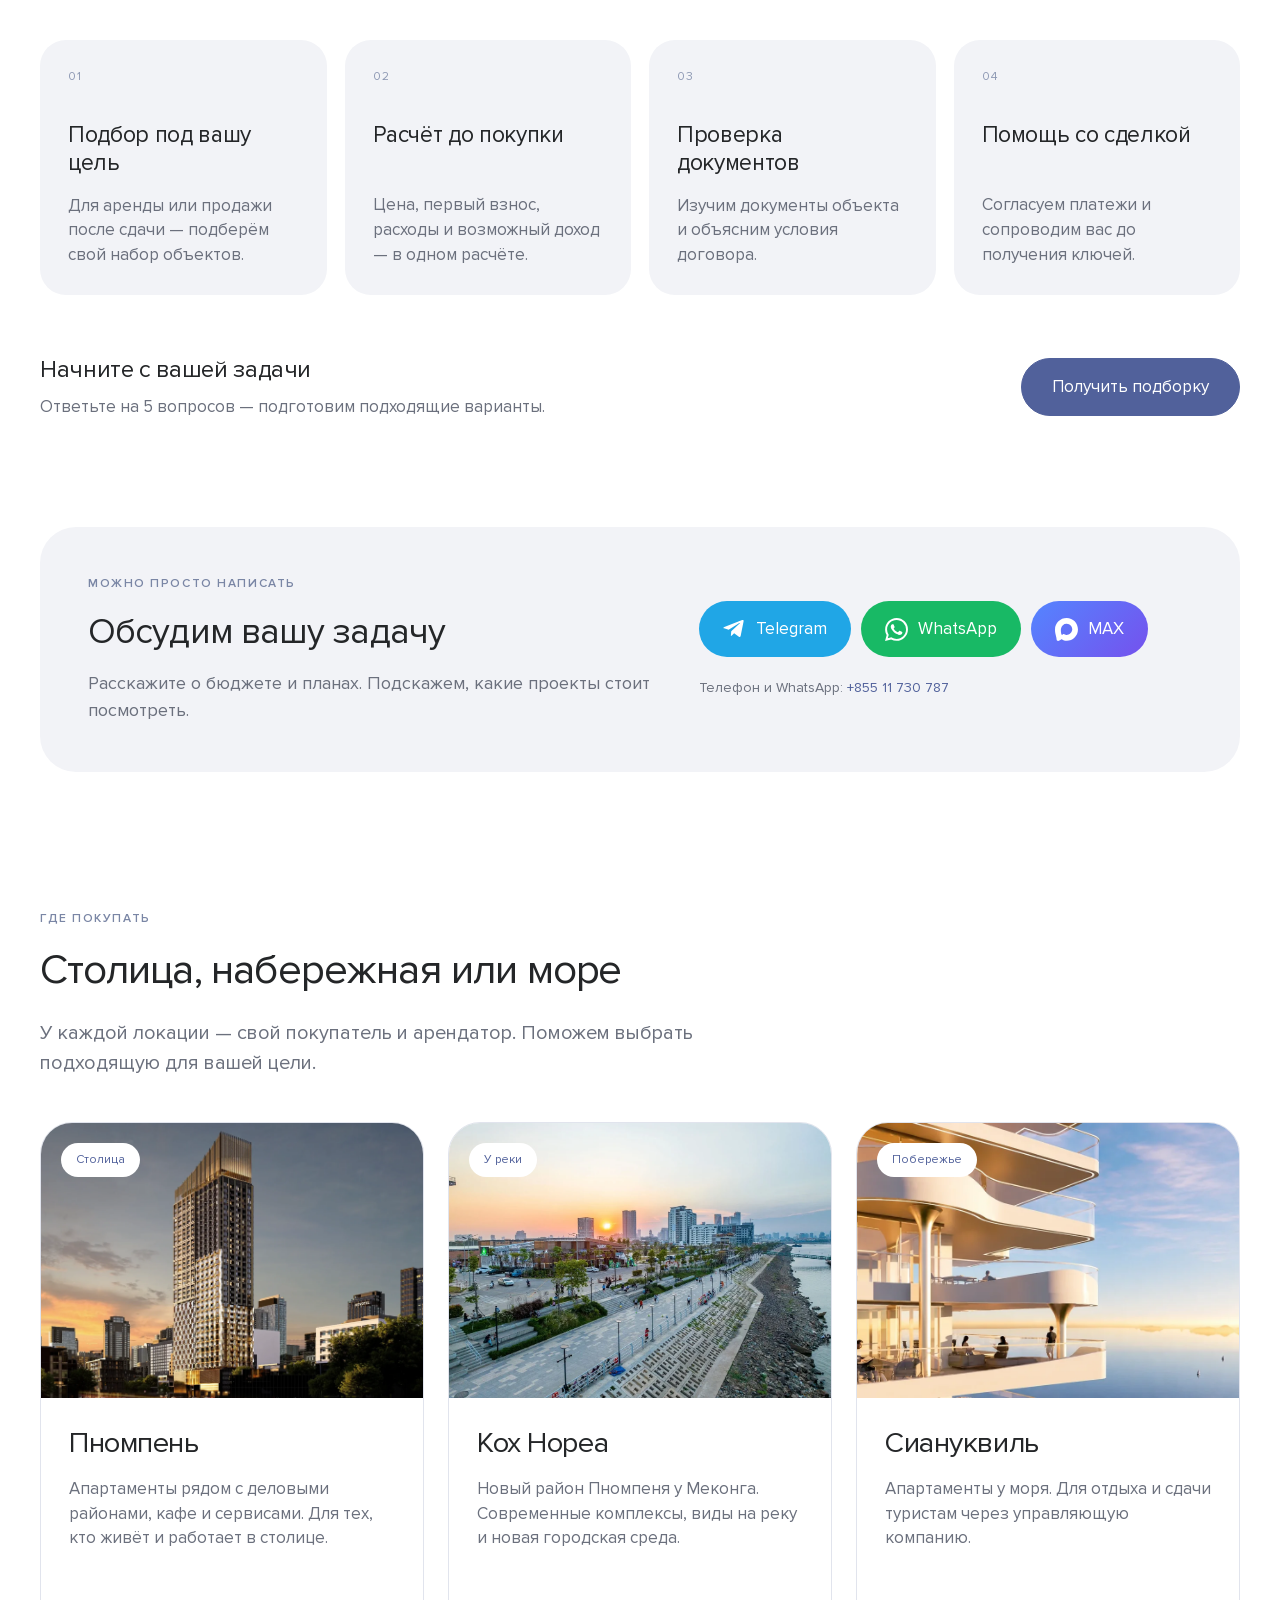
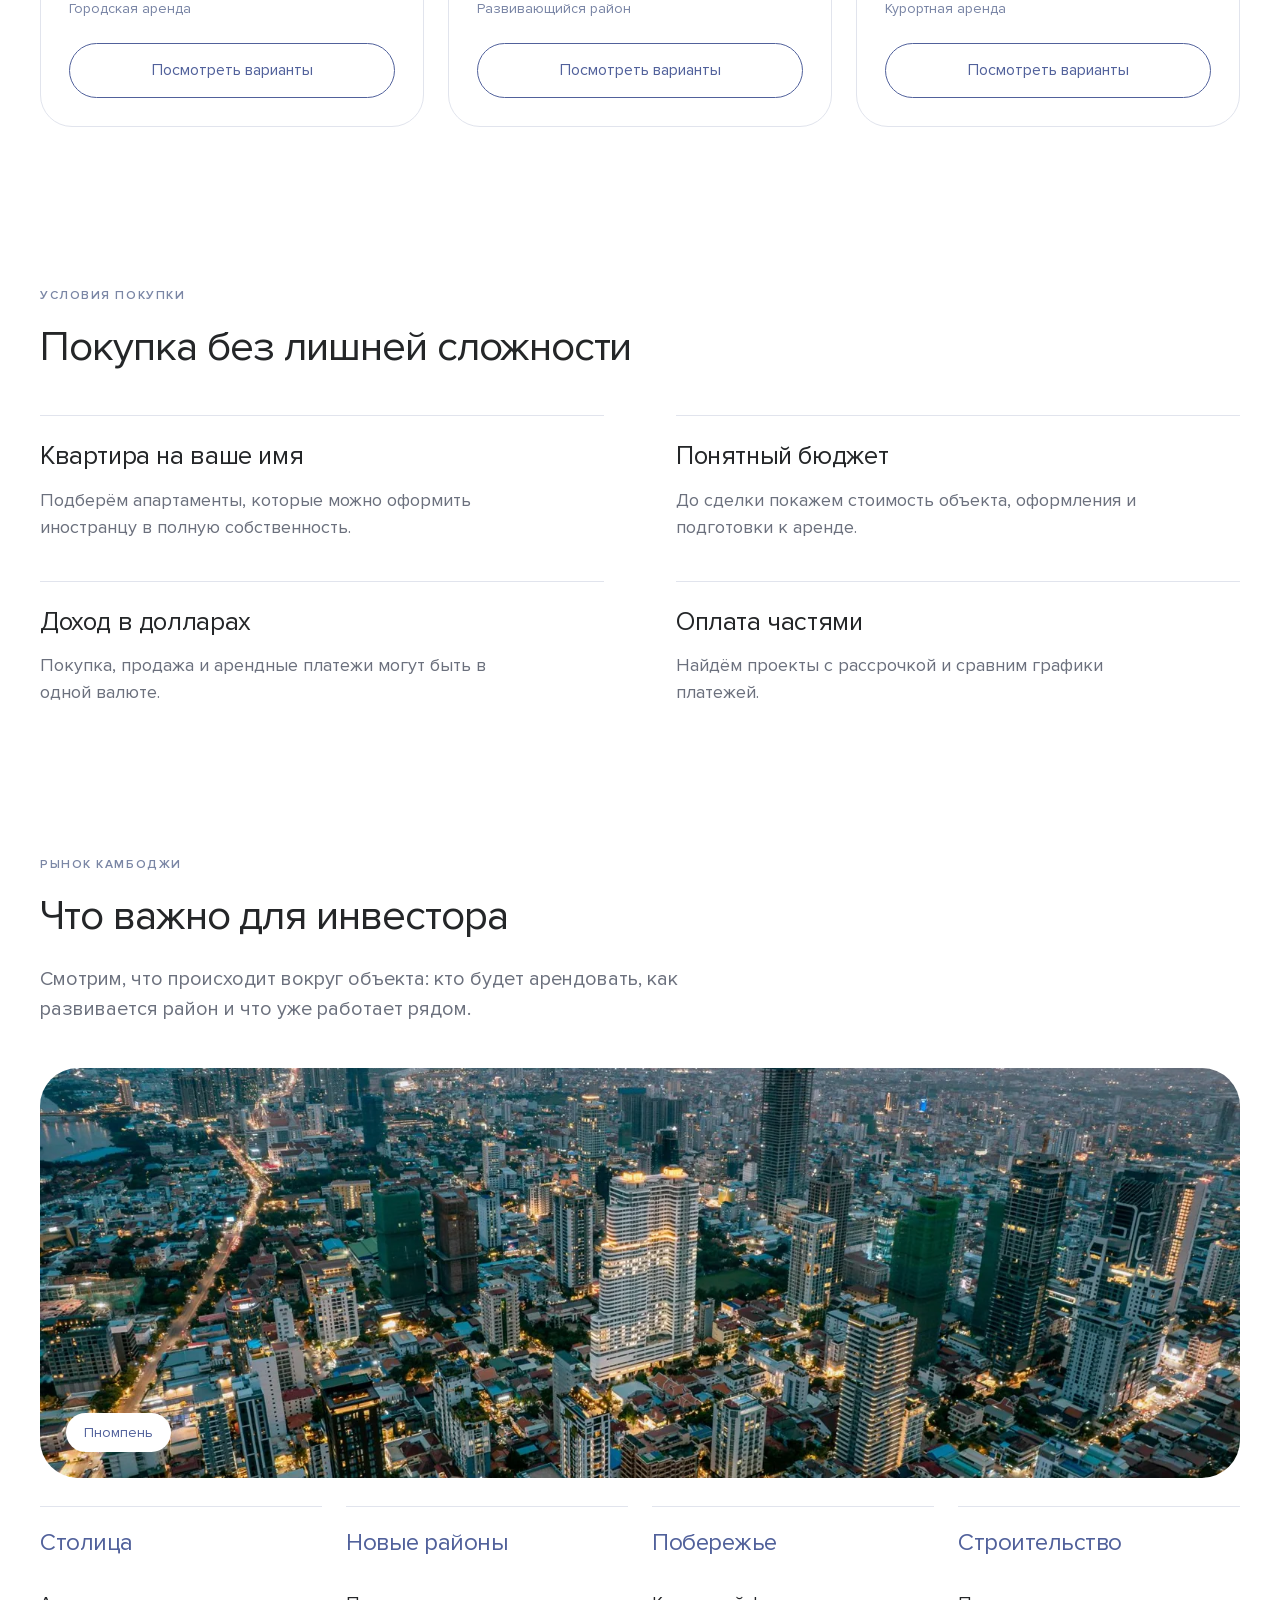
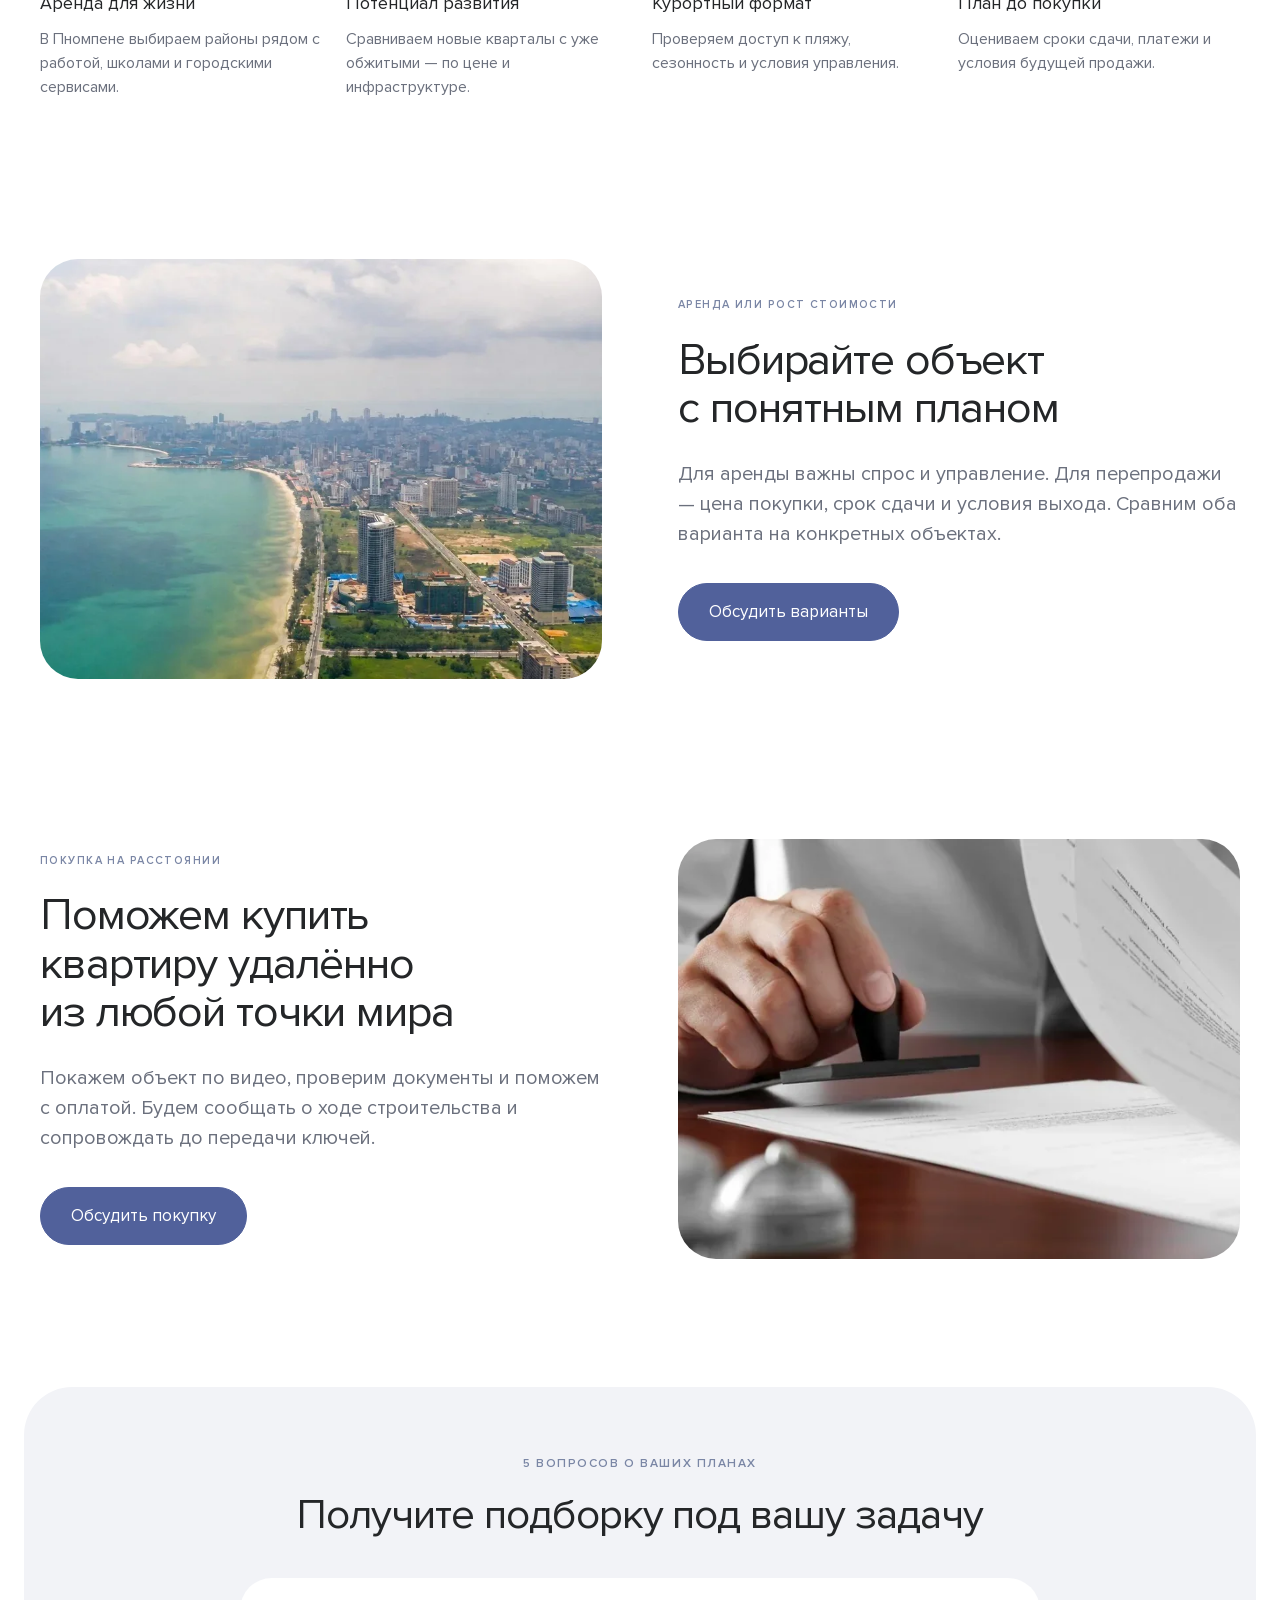
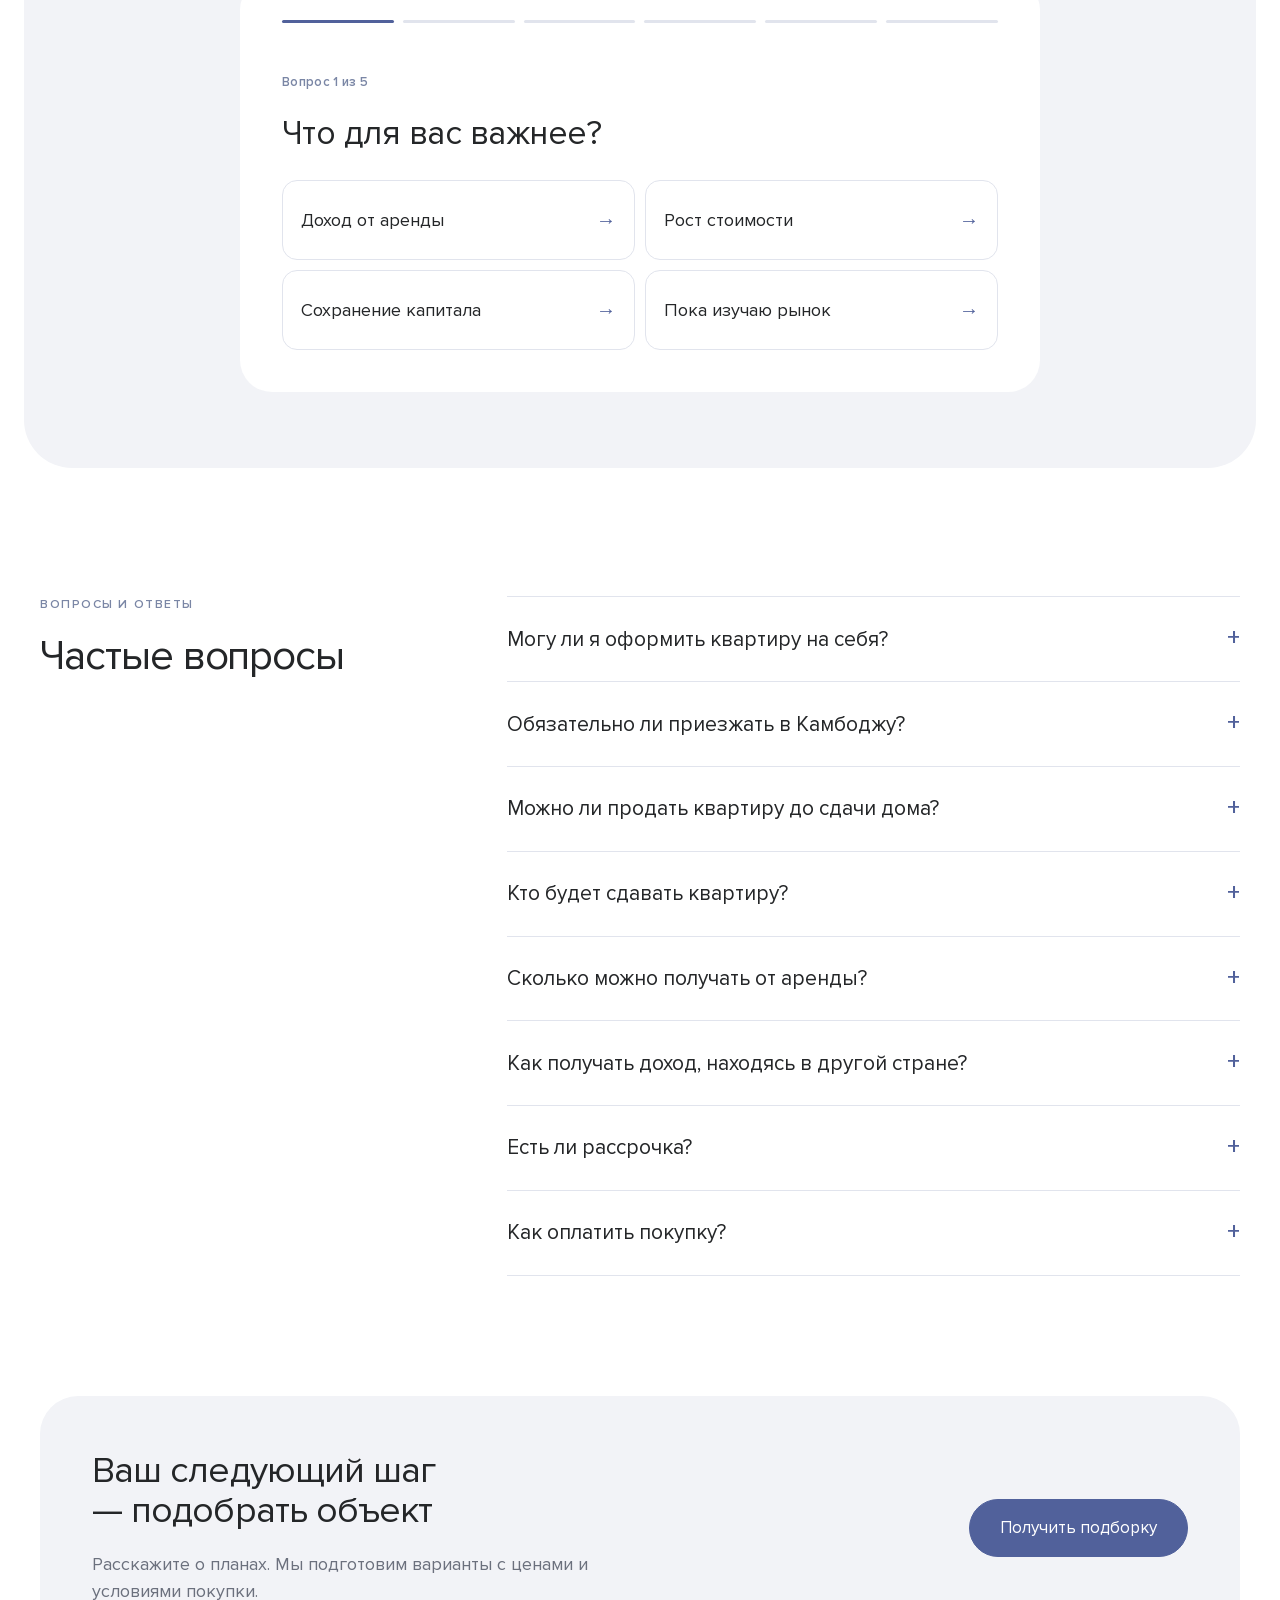
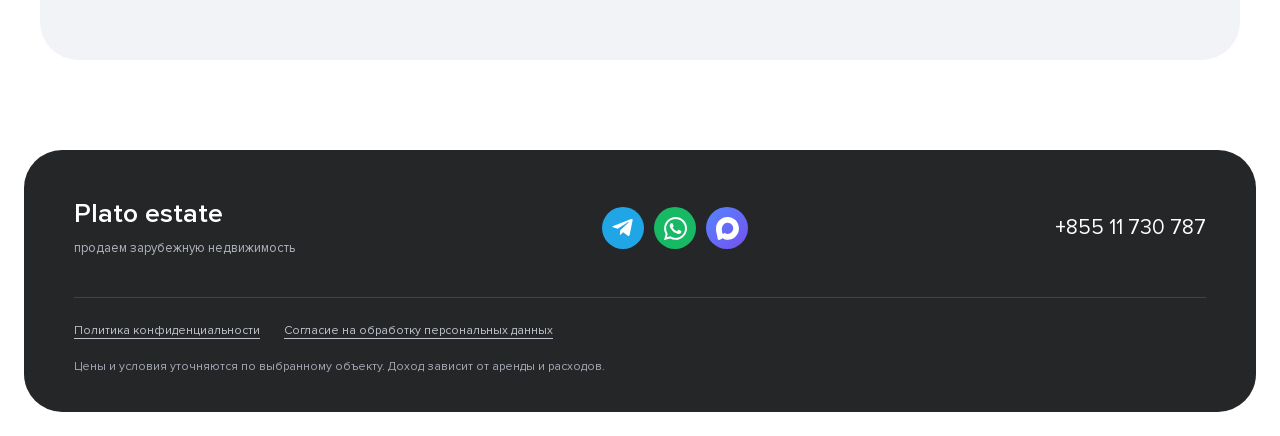
==== commit c746238a: "Replace site with client-revised version (PLATO-final_1), keep amoCRM lead handler Co-Authored-By: C" ====
--- a/index.html
+++ b/index.html
@@ -1,880 +1,258 @@
-<!doctype html>
-<html lang="ru">
-<head>
-<meta charset="utf-8">
-<meta name="viewport" content="width=device-width, initial-scale=1, viewport-fit=cover">
-<title>Недвижимость Камбоджи для инвестиций | Plato Estate</title>
-<meta name="description" content="Подборка инвестиционной недвижимости Камбоджи: ответьте на 5 вопросов и получите бесплатную консультацию специалиста Plato Estate и подборку проектов.">
-<meta property="og:type" content="website">
-<meta property="og:title" content="Недвижимость Камбоджи для инвестиций | Plato Estate">
-<meta property="og:description" content="Подборка инвестиционной недвижимости Камбоджи: ответьте на 5 вопросов и получите бесплатную консультацию специалиста Plato Estate и подборку проектов.">
-<meta name="theme-color" content="#ffffff">
-<link rel="icon" type="image/png" href="/favicon.png">
-<style>img{max-width:100%}[hidden]{display:none!important}</style>
-<style>
-@font-face{font-family:Proxima;src:url("[data-uri]") format("woff");font-weight:400;font-display:swap}
-@font-face{font-family:Proxima;src:url("[data-uri]") format("woff");font-weight:600;font-display:swap}
-
-:root{--bg:#fff;--bg2:#f3f3f8;--surface:#fff;--ink:#252629;--muted:#707482;--line:#e4e6ed;--accent:#4f6099;--accent-ink:#fff;--soft:#f3f3f8;--sage:#83a87a;--radius:32px;--font-body:Proxima,Arial,sans-serif;color-scheme:light}
-*,*::before,*::after{box-sizing:border-box}
-body{margin:0;background:#fff;color:var(--ink);font:400 1rem/1.5 var(--font-body);-webkit-font-smoothing:antialiased}
-a{color:inherit}
-:focus-visible{outline:3px solid #9b8ed2;outline-offset:3px}
-.wrap{max-width:1200px;margin-inline:auto;padding-inline:max(20px,env(safe-area-inset-left,0px))}
-.band{padding-block:clamp(2.5rem,6vw,4.5rem)}
-.eyebrow{margin:0;font-size:11px;line-height:1.4;letter-spacing:1.5px;text-transform:uppercase;color:var(--muted)}
-h1{margin:0;font-size:clamp(2.1rem,3.4vw + .6rem,3.75rem);font-weight:400;line-height:1.04;letter-spacing:-.035em;text-wrap:balance;overflow-wrap:break-word}
-h1 em{font-style:normal;color:var(--accent)}
-h2{margin:0;font-size:clamp(1.7rem,2vw + 1rem,2.35rem);font-weight:400;line-height:1.1;letter-spacing:-.02em;text-wrap:balance}
-h3{margin:0;font-weight:400;text-wrap:balance}
-.lede{margin:0;font-size:clamp(1.05rem,.5vw + .95rem,1.25rem);line-height:1.4;color:var(--muted);max-width:36rem}
-.section-head{display:grid;gap:.9rem;margin-bottom:clamp(1.75rem,4vw,2.75rem)}
-.section-head .lede{max-width:40rem}
-
-.btn{display:inline-flex;align-items:center;justify-content:center;gap:.6rem;min-height:56px;padding:16px 28px;border:1px solid transparent;border-radius:40px;background:var(--accent);color:#fff;font:400 1rem/1.2 var(--font-body);text-decoration:none;cursor:pointer;transition:background .16s,transform .16s}
-.btn:hover{background:#43538a;transform:translateY(-1px)}
-.btn.alt{background:#fff;color:var(--accent)}
-.btn.alt:hover{background:#f0f1f8}
-.btn.ghost{background:#fff;color:var(--muted);border-color:var(--line)}
-.btn.ghost:hover{background:#fff;border-color:#afb7ce;color:var(--accent)}
-
-/* header and hero */
-.header{height:108px}
-.header .wrap{height:100%;display:flex;align-items:center;gap:24px}
-.brand{display:flex;align-items:center;gap:15px;text-decoration:none;flex-shrink:0}
-.brand-ribbon{align-self:flex-start;display:grid;place-items:center;background:#eee5d5;clip-path:polygon(0 0,100% 0,100% 100%,50% 88%,0 100%);height:80px;width:57px;padding-bottom:7px}
-.brand-ribbon img{width:29px;height:42px}
-.brand-name{font-size:27px;letter-spacing:3px;line-height:1.1;text-transform:uppercase}
-.brand-name span{display:block;font-size:10px;letter-spacing:4.9px;margin-top:6px}
-.header-caption{font-size:13px;line-height:1.35;color:var(--muted);border-left:1px solid var(--line);padding-left:24px}
-.toplink{margin-left:auto;display:flex;gap:9px;align-items:center;font-size:14px;color:var(--accent);text-underline-offset:4px}
-.hero{padding-block:18px clamp(1.5rem,3vw,2.5rem)}
-.hero-grid{display:grid;grid-template-columns:1.04fr 1fr;gap:42px;align-items:stretch}
-.hero-copy{display:grid;gap:1.4rem;min-width:0;align-content:start;padding-top:28px}
-.hero-copy .eyebrow{display:flex;align-items:center;gap:10px;color:var(--accent)}
-.hero-copy .eyebrow::before{content:"";width:23px;height:1px;background:var(--accent)}
-.cta-row{display:flex;flex-wrap:wrap;align-items:center;gap:.9rem 1.25rem}
-.hint{font-size:12px;line-height:1.4;color:var(--muted)}
-.hero-visual{position:relative;margin:0;min-height:560px;overflow:hidden;border-radius:var(--radius)}
-.hero-visual img{position:absolute;inset:0;width:100%;height:100%;object-fit:cover;object-position:50% 50%}
-.hero-visual::after{content:"";position:absolute;inset:55% 0 0;background:linear-gradient(transparent,#0b142059)}
-.image-location{position:absolute;top:24px;left:24px;z-index:1;background:#fff;padding:11px 15px;border-radius:50px;font-size:12px;color:var(--accent)}
-
-.card{background:var(--soft);color:var(--ink);border-radius:24px;padding:clamp(1.25rem,3vw,1.75rem);display:grid;gap:1rem;min-width:0}
-.card .eyebrow{color:var(--accent)}
-.card .qtitle{font:400 1.35rem/1.25 var(--font-body);letter-spacing:-.01em}
-.card .note{margin:0;font-size:12px;color:var(--muted)}
-
-/* options */
-.opts{display:grid;gap:.6rem}
-.opt{display:flex;justify-content:space-between;align-items:center;gap:1rem;width:100%;min-height:56px;padding:.8rem 1.1rem;border:1px solid var(--line);border-radius:18px;background:#fff;color:var(--ink);font:400 1.05rem/1.3 var(--font-body);text-align:left;cursor:pointer;transition:border-color .15s,background .15s}
-.opt .arrow{flex:none;color:var(--accent);font-family:Arial,sans-serif}
-.opt:hover{border-color:#a8b0c8;background:#fafafe}
-.opt[aria-pressed="true"]{border-color:var(--accent);background:#f0f1f8}
-
-/* stats */
-.stats{display:grid;grid-template-columns:repeat(4,minmax(0,1fr))}
-.stat{padding:0 28px;border-left:1px solid var(--line);display:grid;gap:.5rem;align-content:start;min-width:0}
-.stat:first-child{padding-left:0;border-left:0}
-.stat b{font-size:clamp(2rem,3vw,2.6rem);font-weight:400;line-height:1.1;letter-spacing:-.03em;color:var(--accent);font-variant-numeric:lining-nums}
-.stat span{color:var(--muted);font-size:.95rem;line-height:1.4}
-
-/* offer */
-.adv{display:grid;grid-template-columns:repeat(auto-fit,minmax(15rem,1fr));gap:16px}
-.adv-item{background:var(--soft);border-radius:24px;padding:1.5rem;display:grid;gap:.5rem;align-content:start;min-width:0}
-.adv-item h3{font-size:1.2rem;line-height:1.3;color:var(--ink)}
-.adv-item p{margin:0;color:var(--muted);font-size:.95rem}
-.contact-band{background:var(--soft)}
-.contact-grid{display:flex;flex-wrap:wrap;justify-content:space-between;align-items:center;gap:1.5rem 3rem}
-.contact-grid .section-head{margin-bottom:0;flex:1 1 22rem}
-.contact-actions{display:grid;gap:.9rem;justify-items:start}
-.contact-row{display:flex;flex-wrap:wrap;gap:.75rem}
-.contact-note{margin:0;font-size:13px;color:var(--muted)}.contact-note a{color:var(--accent);text-underline-offset:3px}
-.dirs{display:grid;grid-template-columns:repeat(3,minmax(0,1fr));gap:20px}
-.dir{border:1px solid var(--line);border-radius:var(--radius);padding:1.75rem;display:grid;gap:.8rem;align-content:start;min-width:0}
-.dir h3{font-size:1.25rem;line-height:1.3}
-.dir .dir-price{margin:0;font-size:2.1rem;line-height:1.1;letter-spacing:-.03em;color:var(--accent)}
-.dir p{margin:0;color:var(--muted);font-size:.95rem}
-.dir .btn{justify-self:start;margin-top:.4rem}
-.facts{display:grid;grid-template-columns:repeat(2,minmax(0,1fr));gap:clamp(1.5rem,3vw,2.5rem) clamp(2rem,5vw,4.5rem)}
-.fact{border-top:1px solid var(--line);padding-top:1.1rem;display:grid;gap:.5rem;align-content:start;min-width:0}
-.fact h3{font-size:1.25rem;line-height:1.3}
-.fact p{margin:0;color:var(--muted);max-width:30rem}
-
-
-/* remote */
-.remote{display:grid;grid-template-columns:minmax(0,.8fr) minmax(0,1.2fr);gap:clamp(1.5rem,4vw,3.5rem);align-items:center}
-.remote-copy{display:grid;gap:1.1rem;min-width:0}
-.remote-copy p{margin:0;color:var(--muted);font-size:1.05rem;line-height:1.5}
-.remote-copy .sub{font-size:clamp(1.1rem,.6vw + 1rem,1.3rem);color:var(--accent);line-height:1.3}
-.remote-links{display:flex;flex-wrap:wrap;gap:.75rem;margin-top:.4rem}
-.remote-visual{margin:0;border-radius:var(--radius);overflow:hidden;background:#111}
-.remote-visual img{display:block;width:100%;height:auto}
-.remote.rev{grid-template-columns:minmax(0,1.2fr) minmax(0,.8fr)}.remote.rev .remote-visual{order:-1}
-@media(max-width:860px){.remote,.remote.rev{grid-template-columns:minmax(0,1fr)}.remote.rev .remote-visual{order:2}}
-
-/* quiz */
-.quiz-band{background:linear-gradient(180deg,rgba(23,29,50,.62),rgba(23,29,50,.78)),url("[data-uri]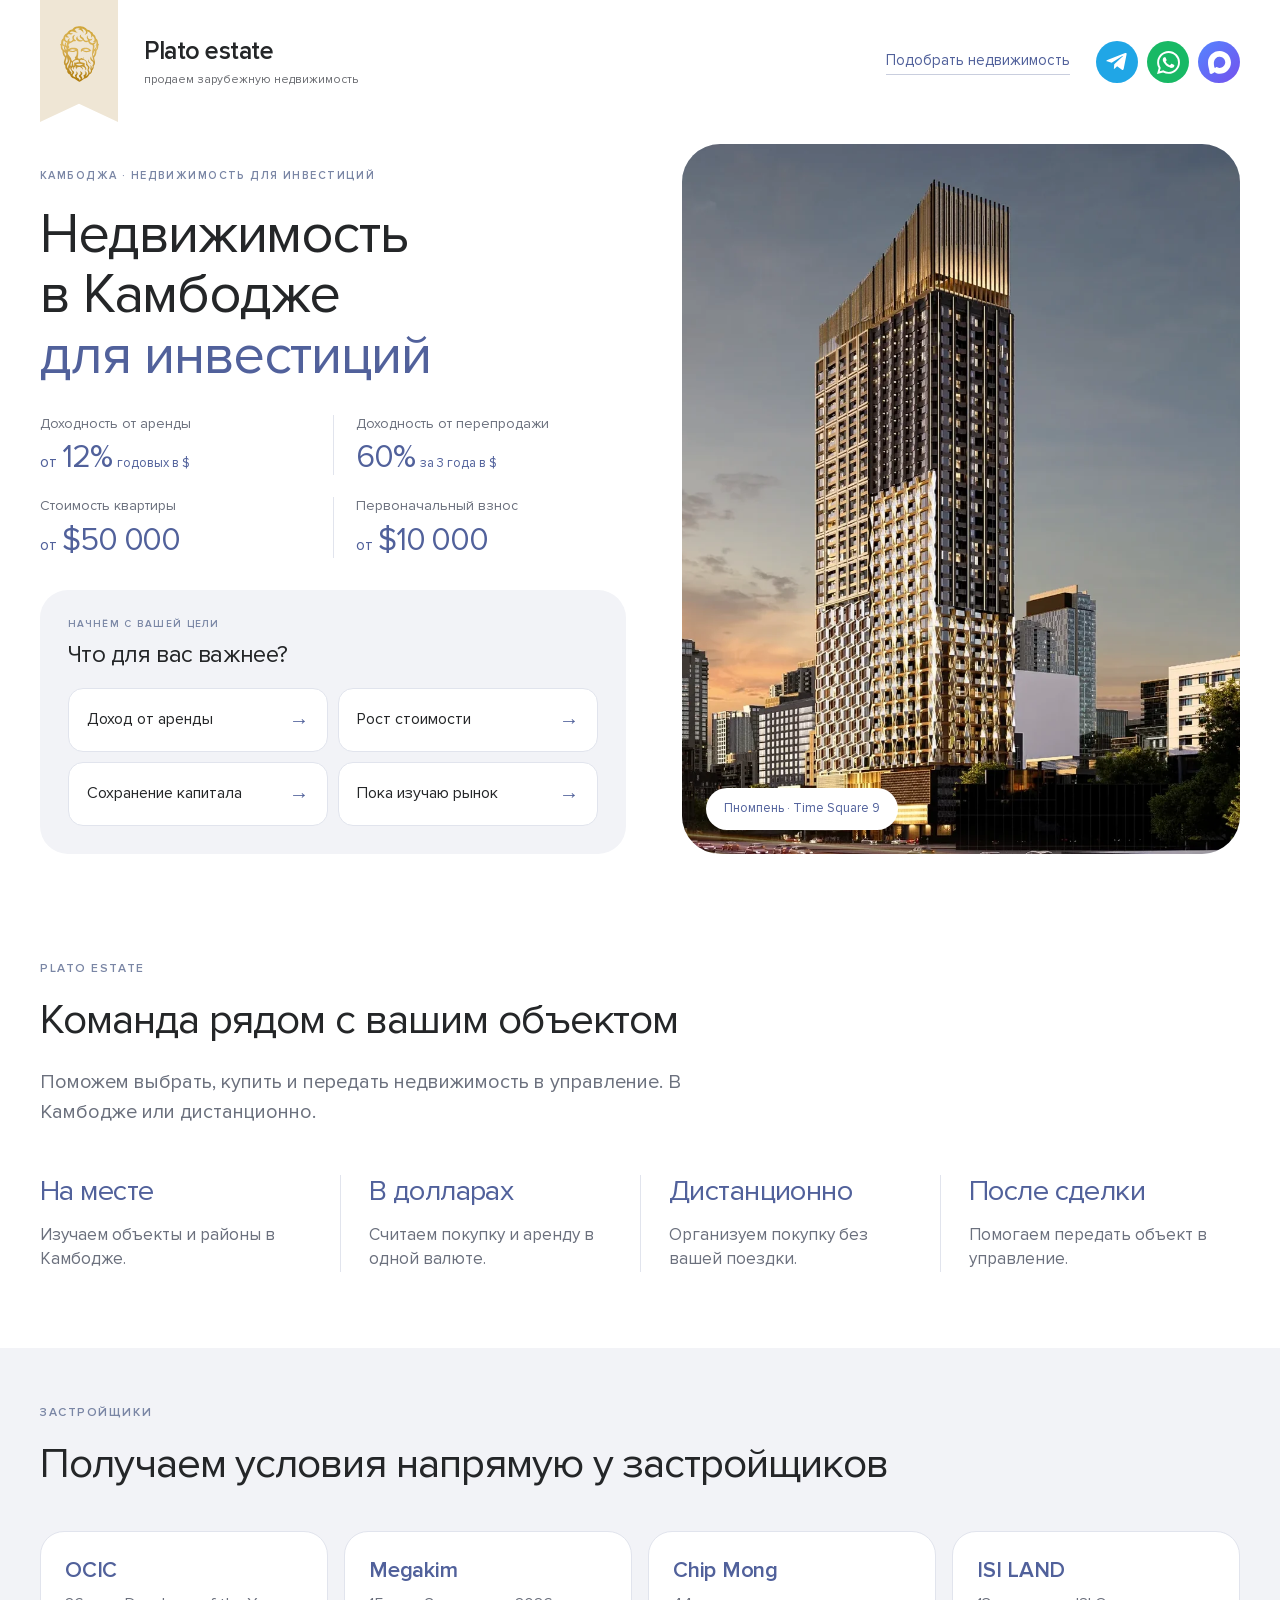
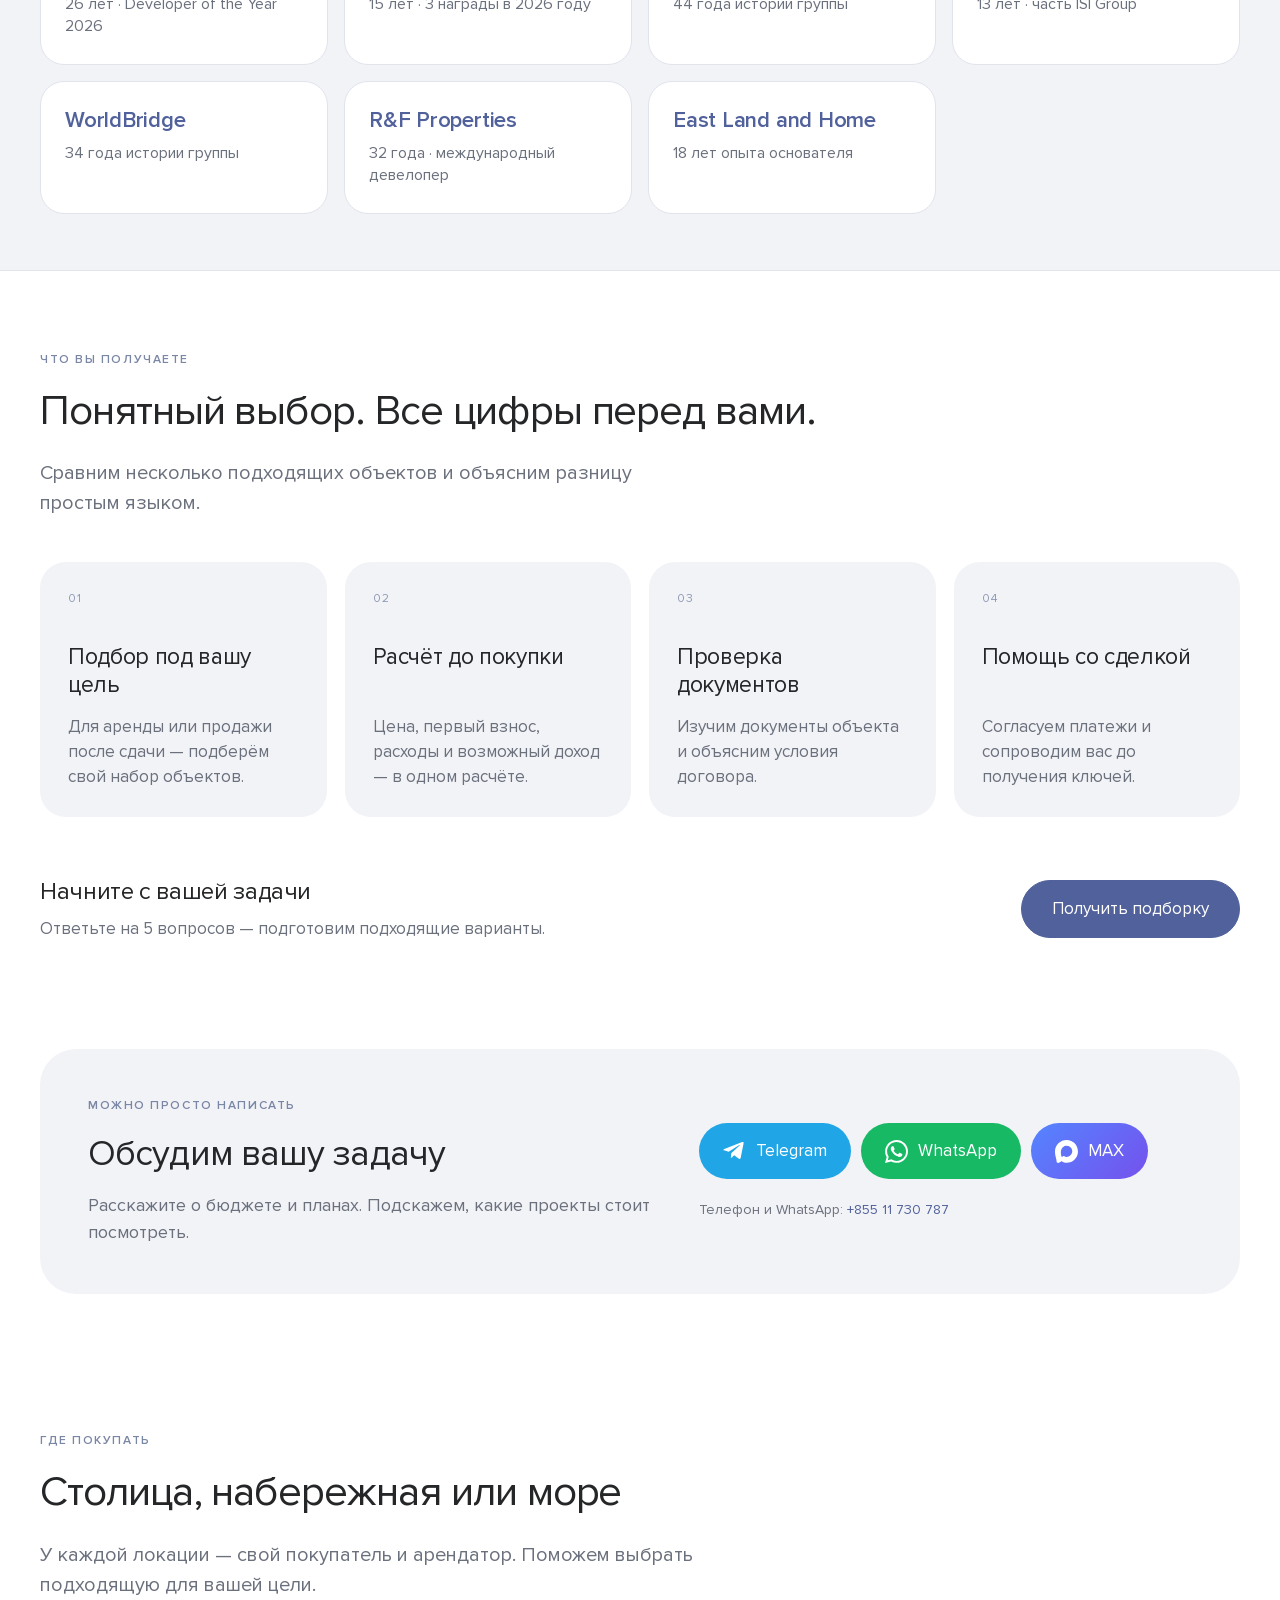
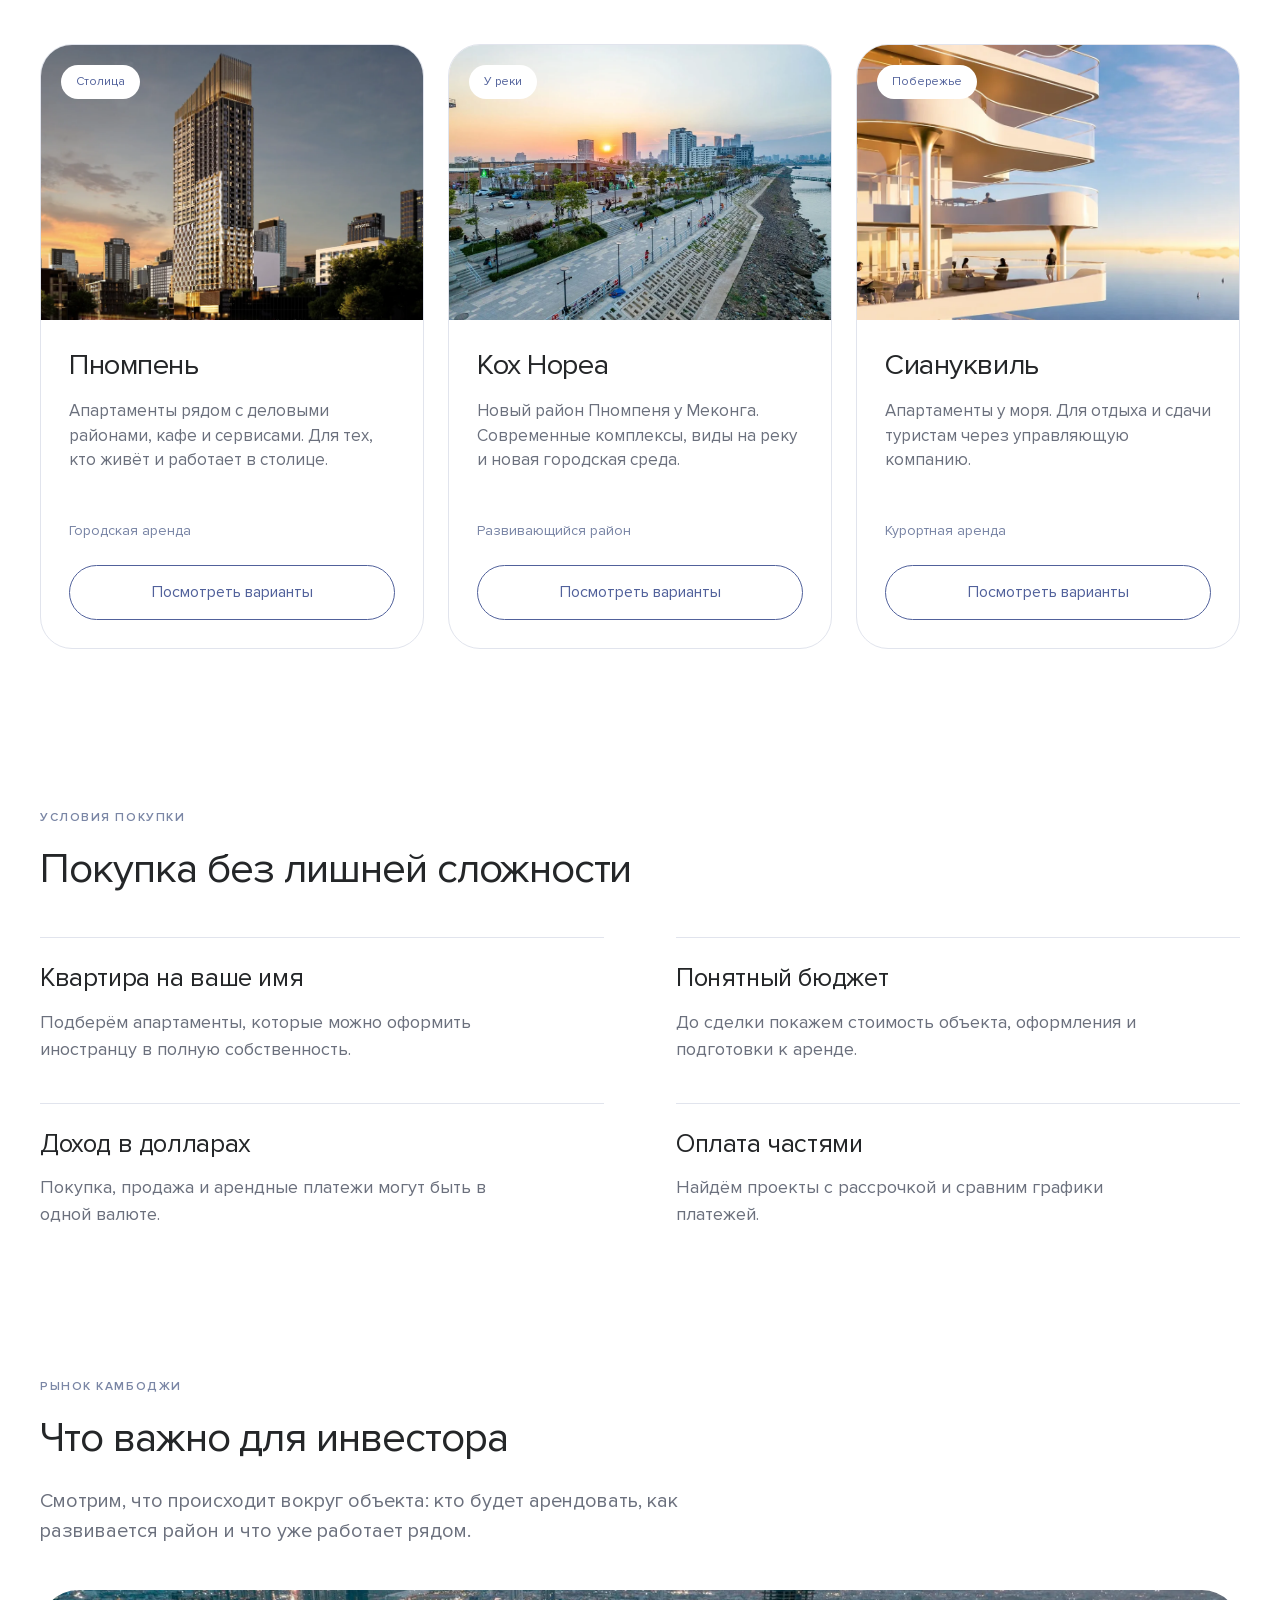
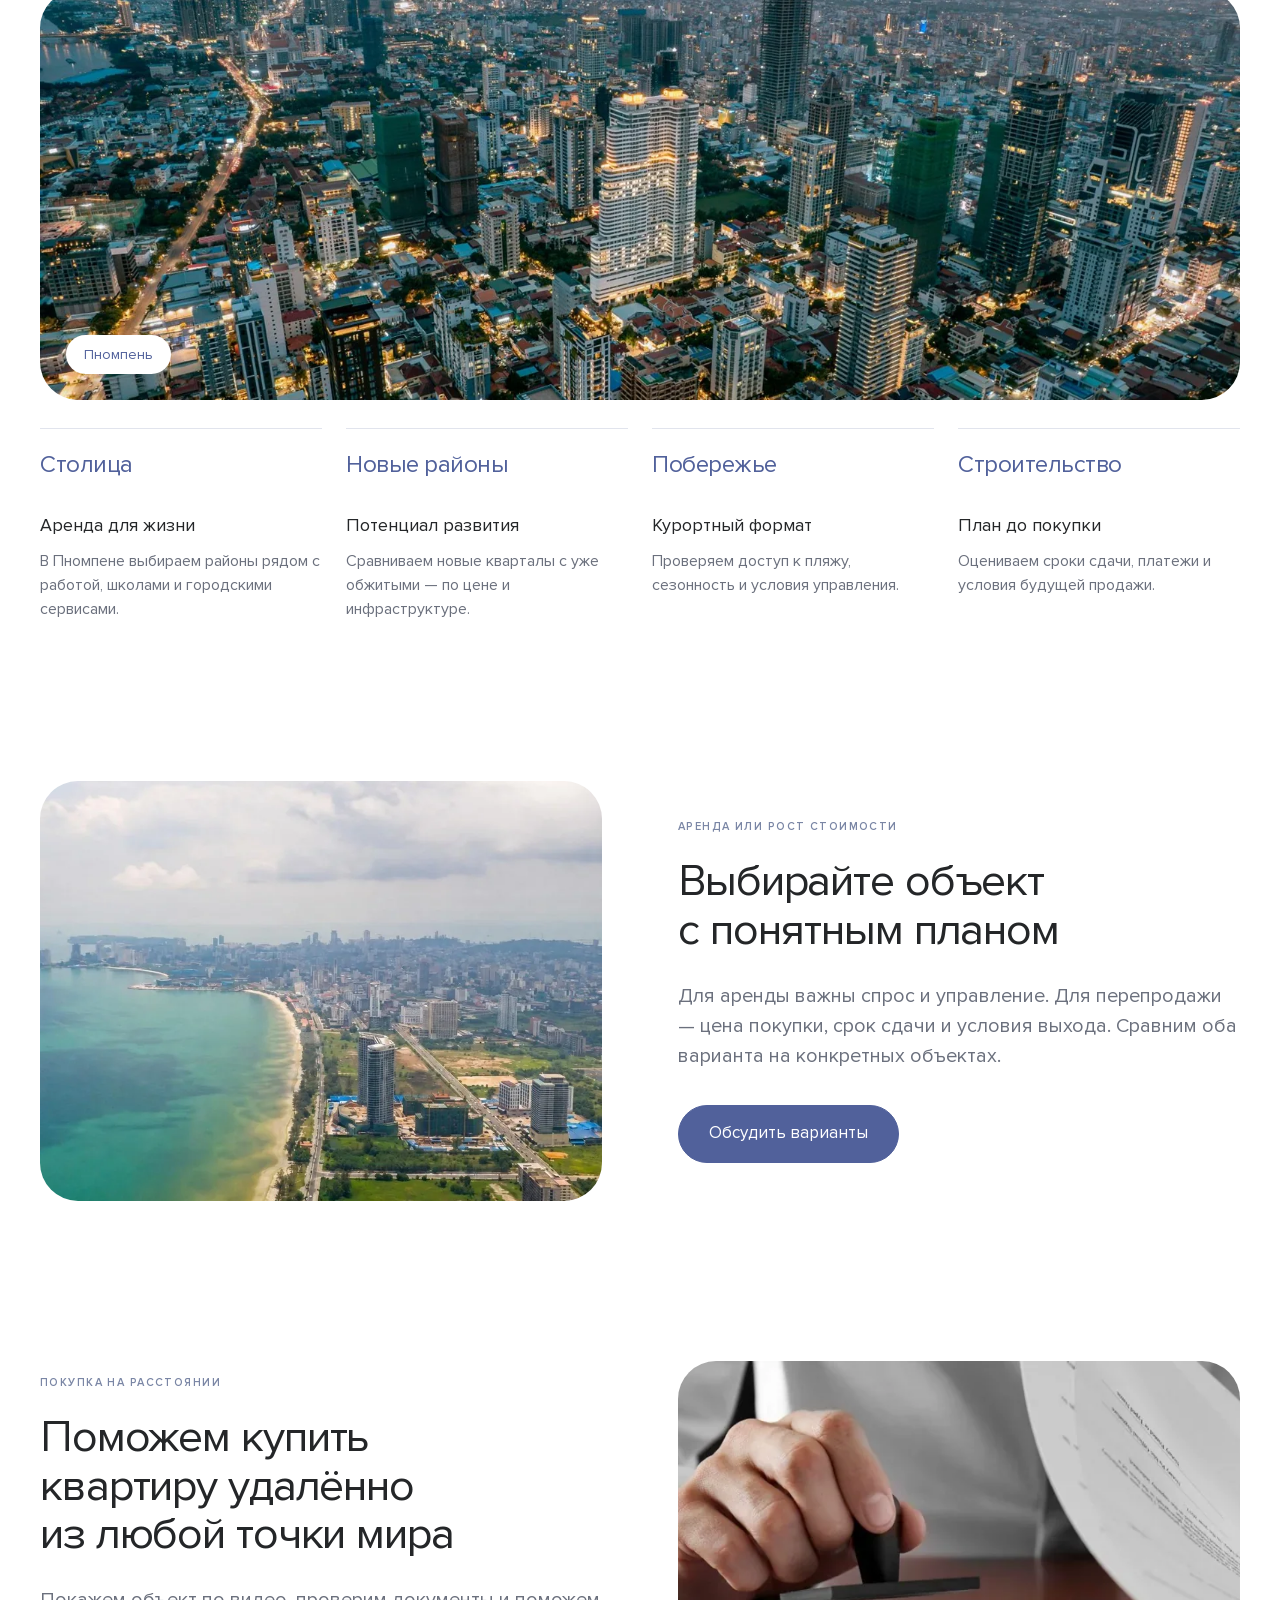
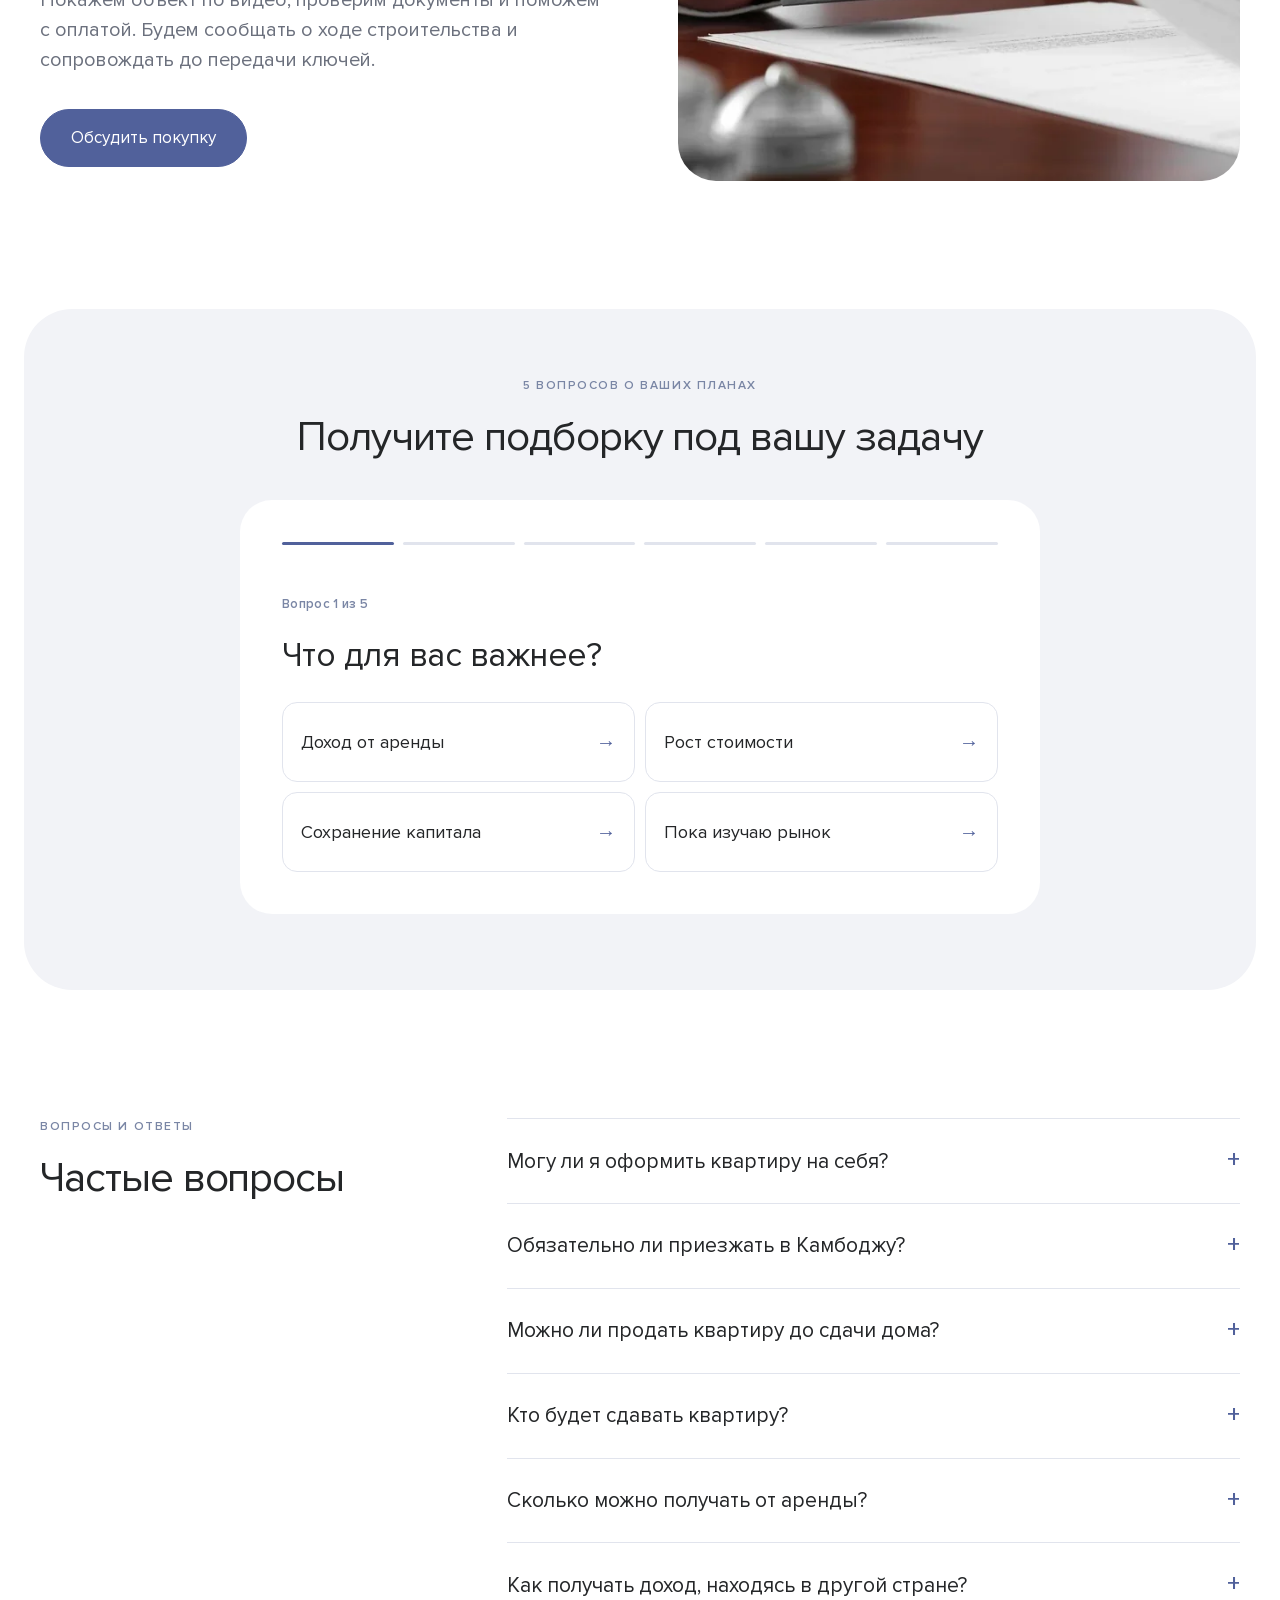
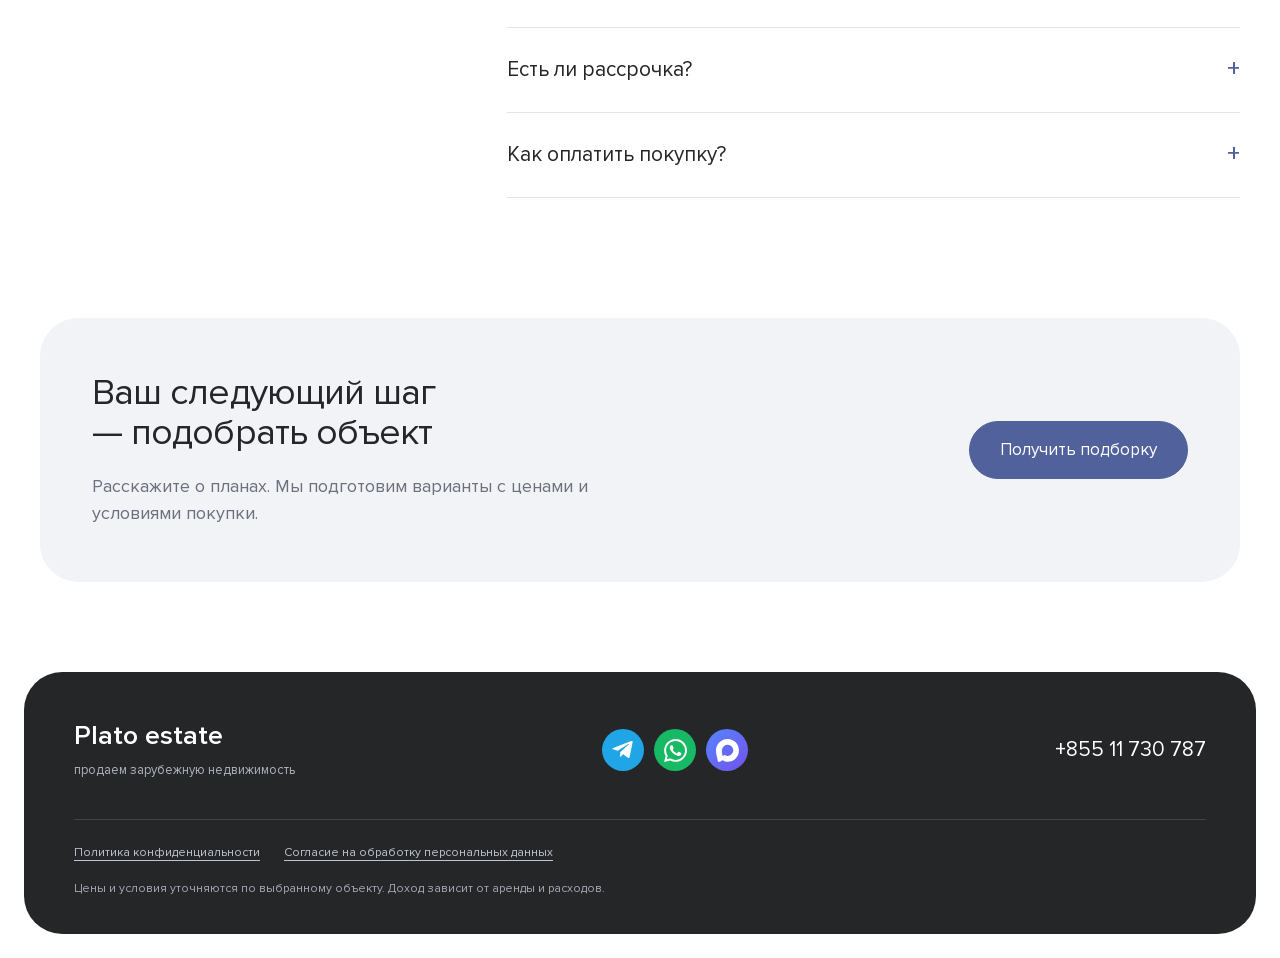
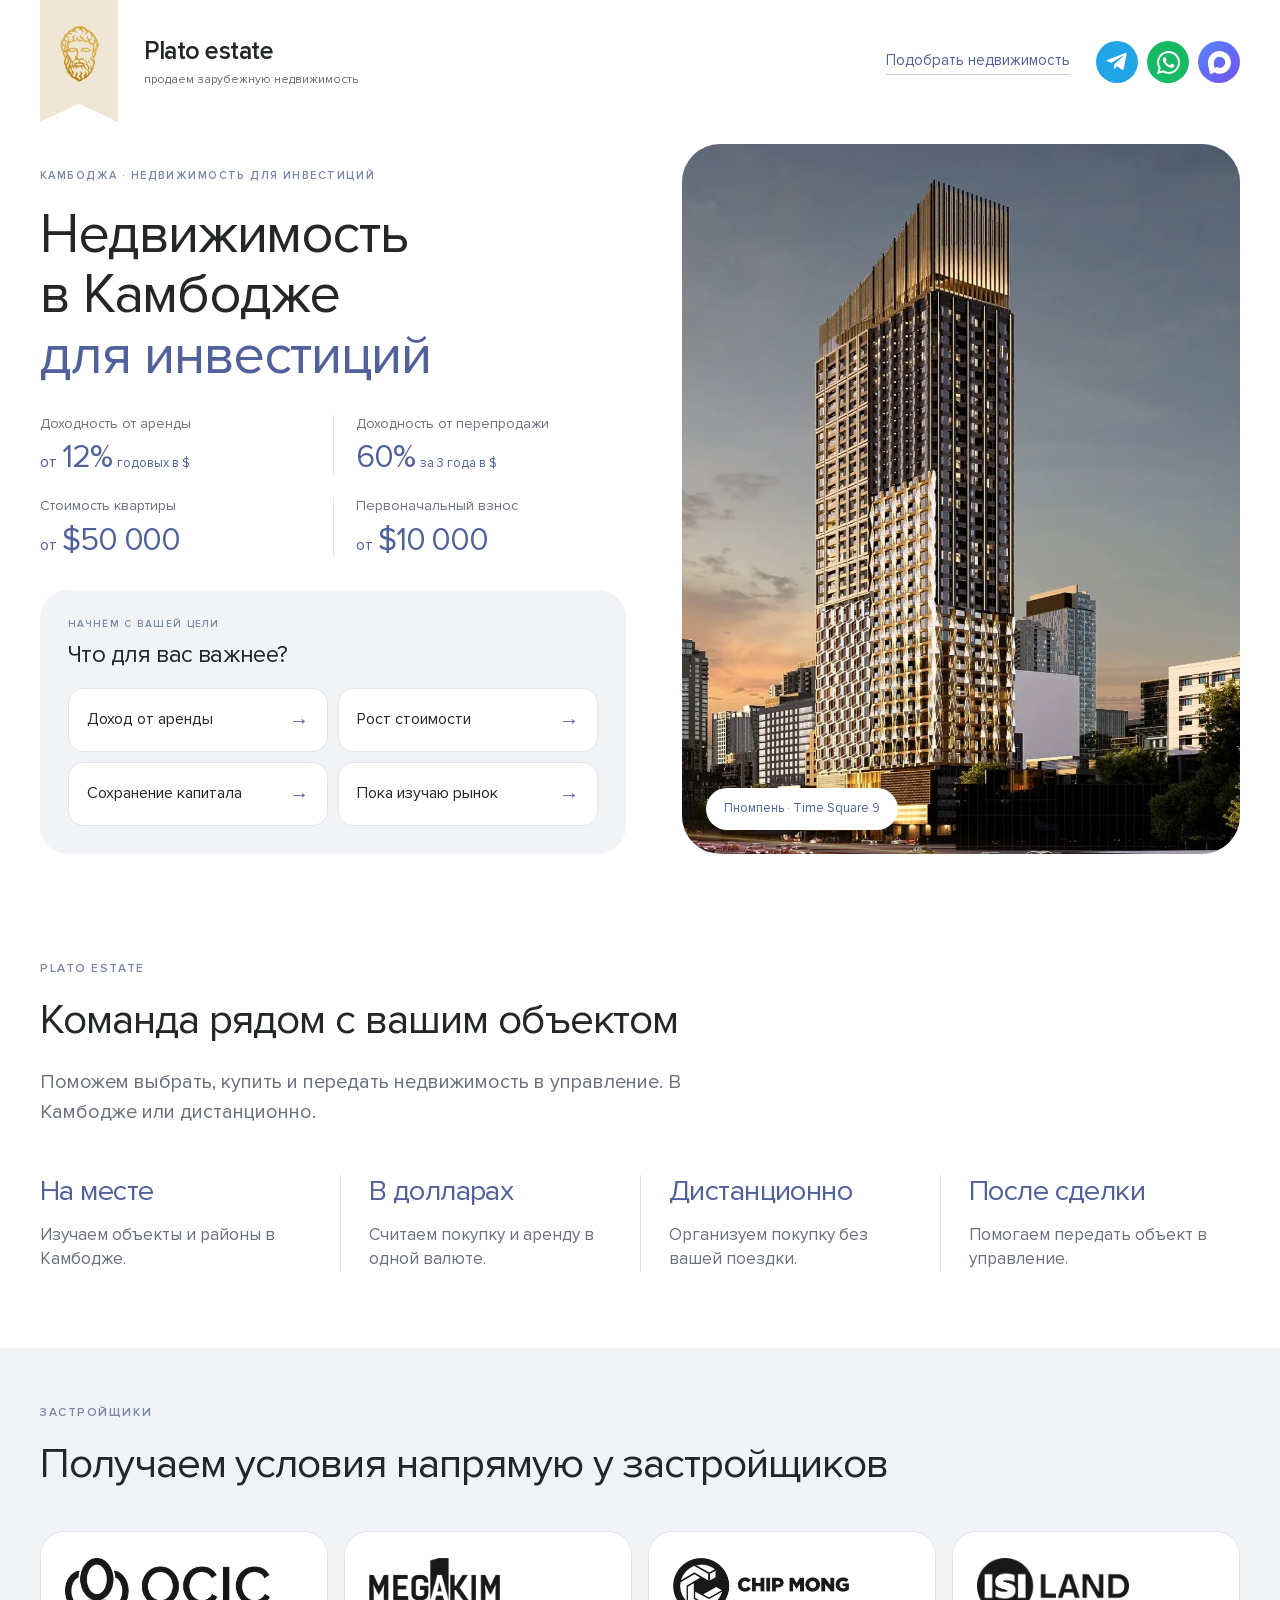
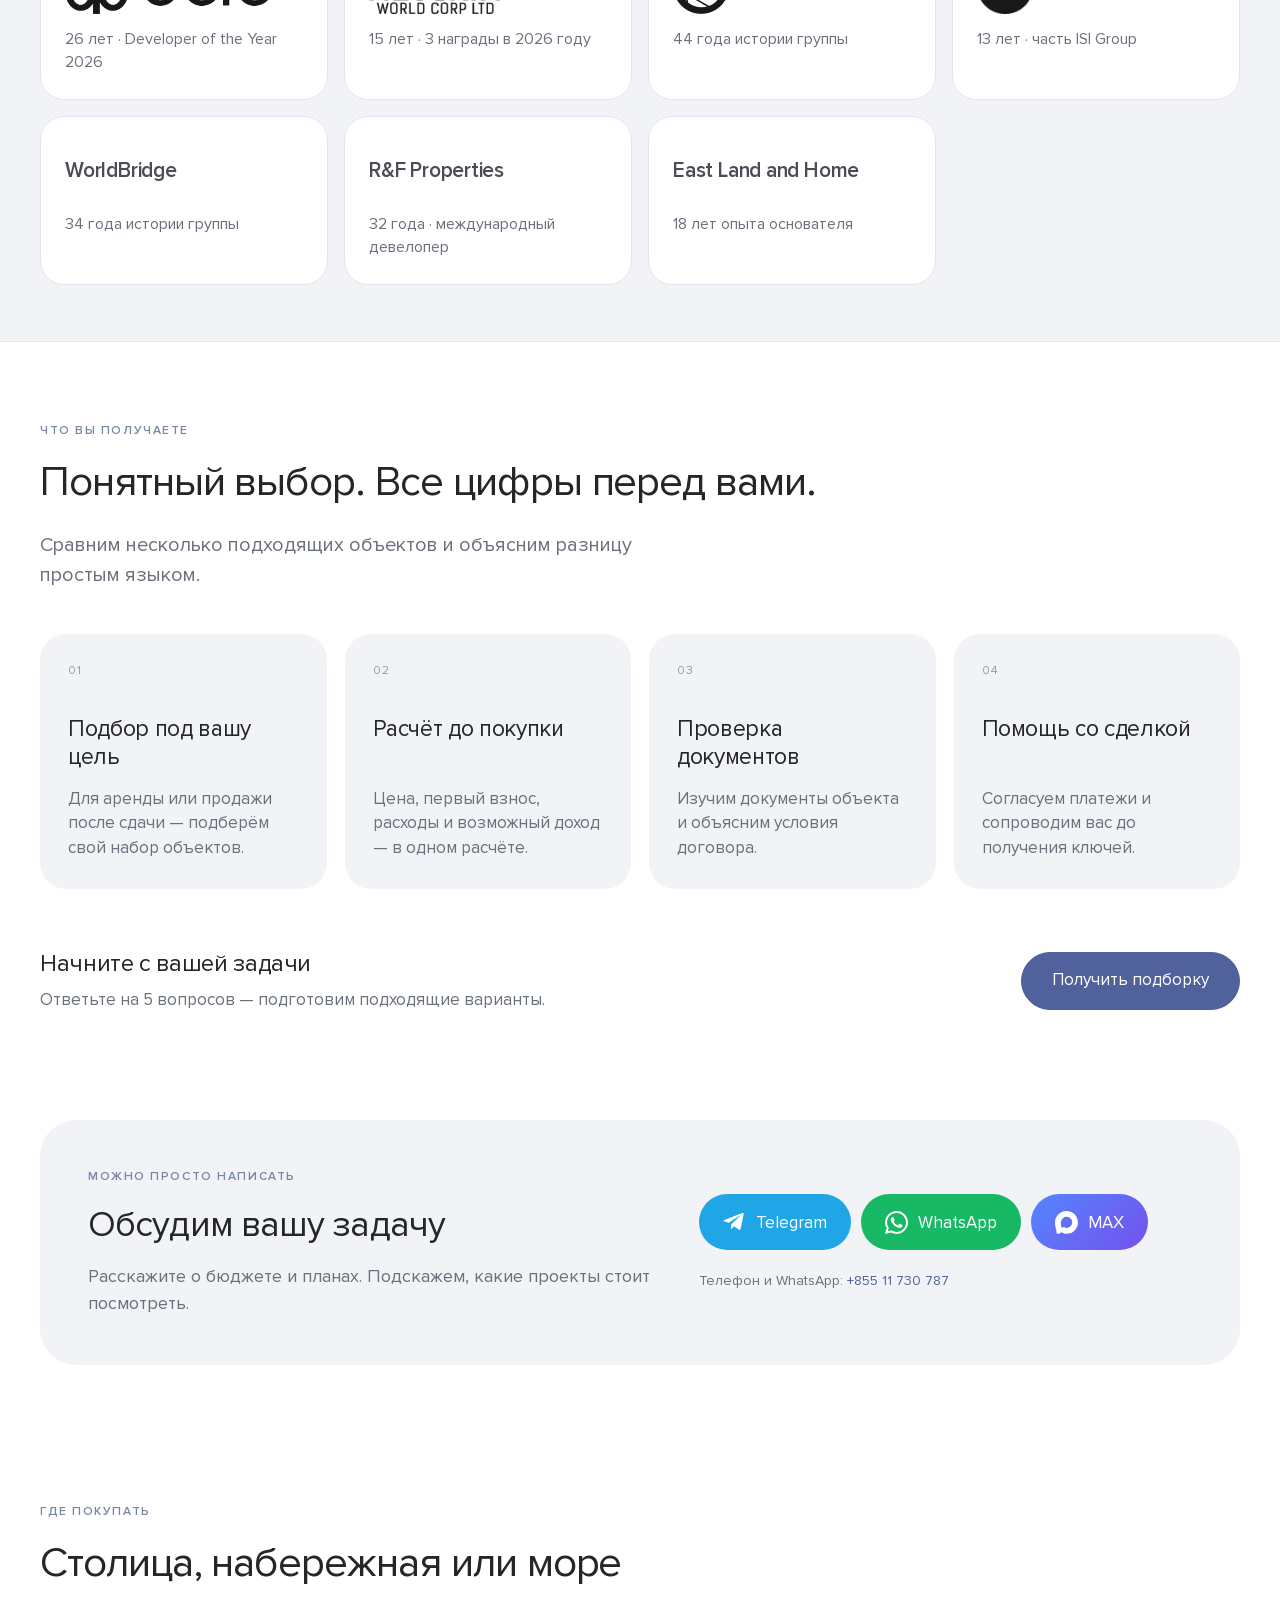
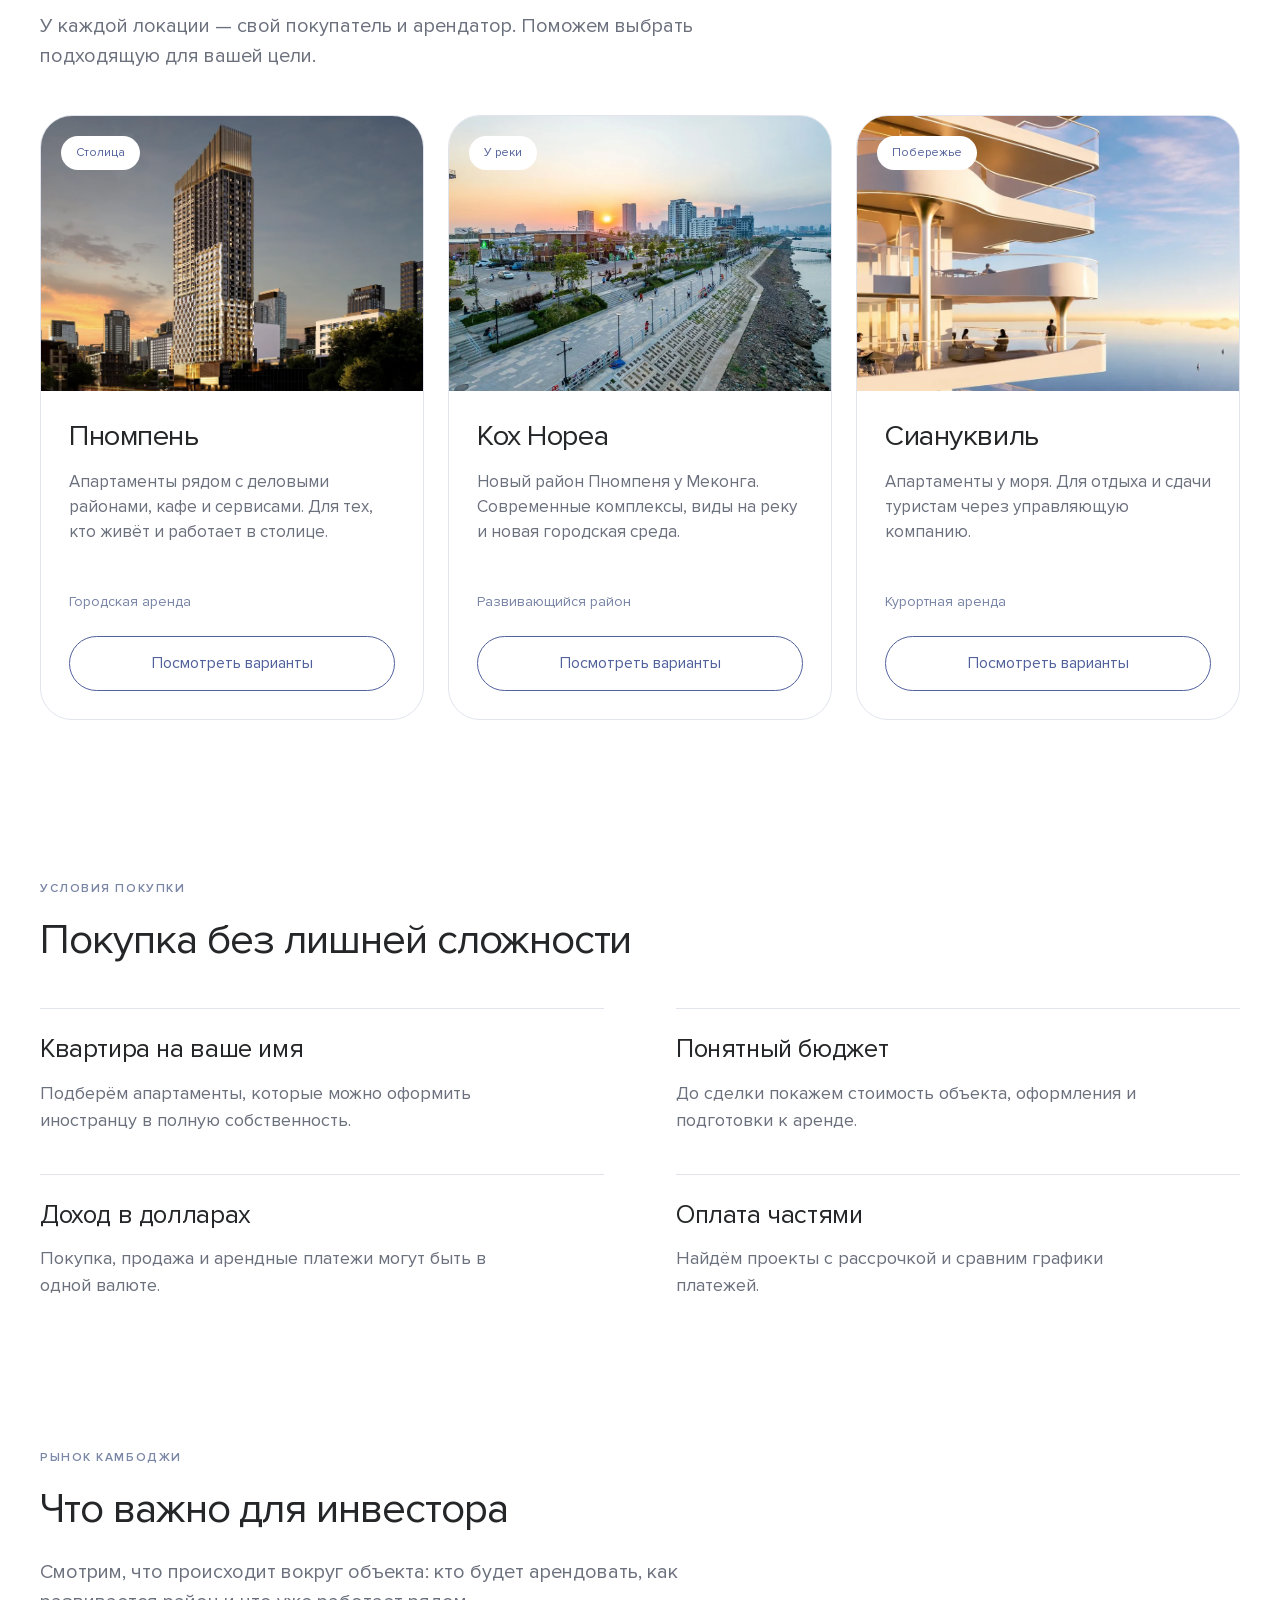
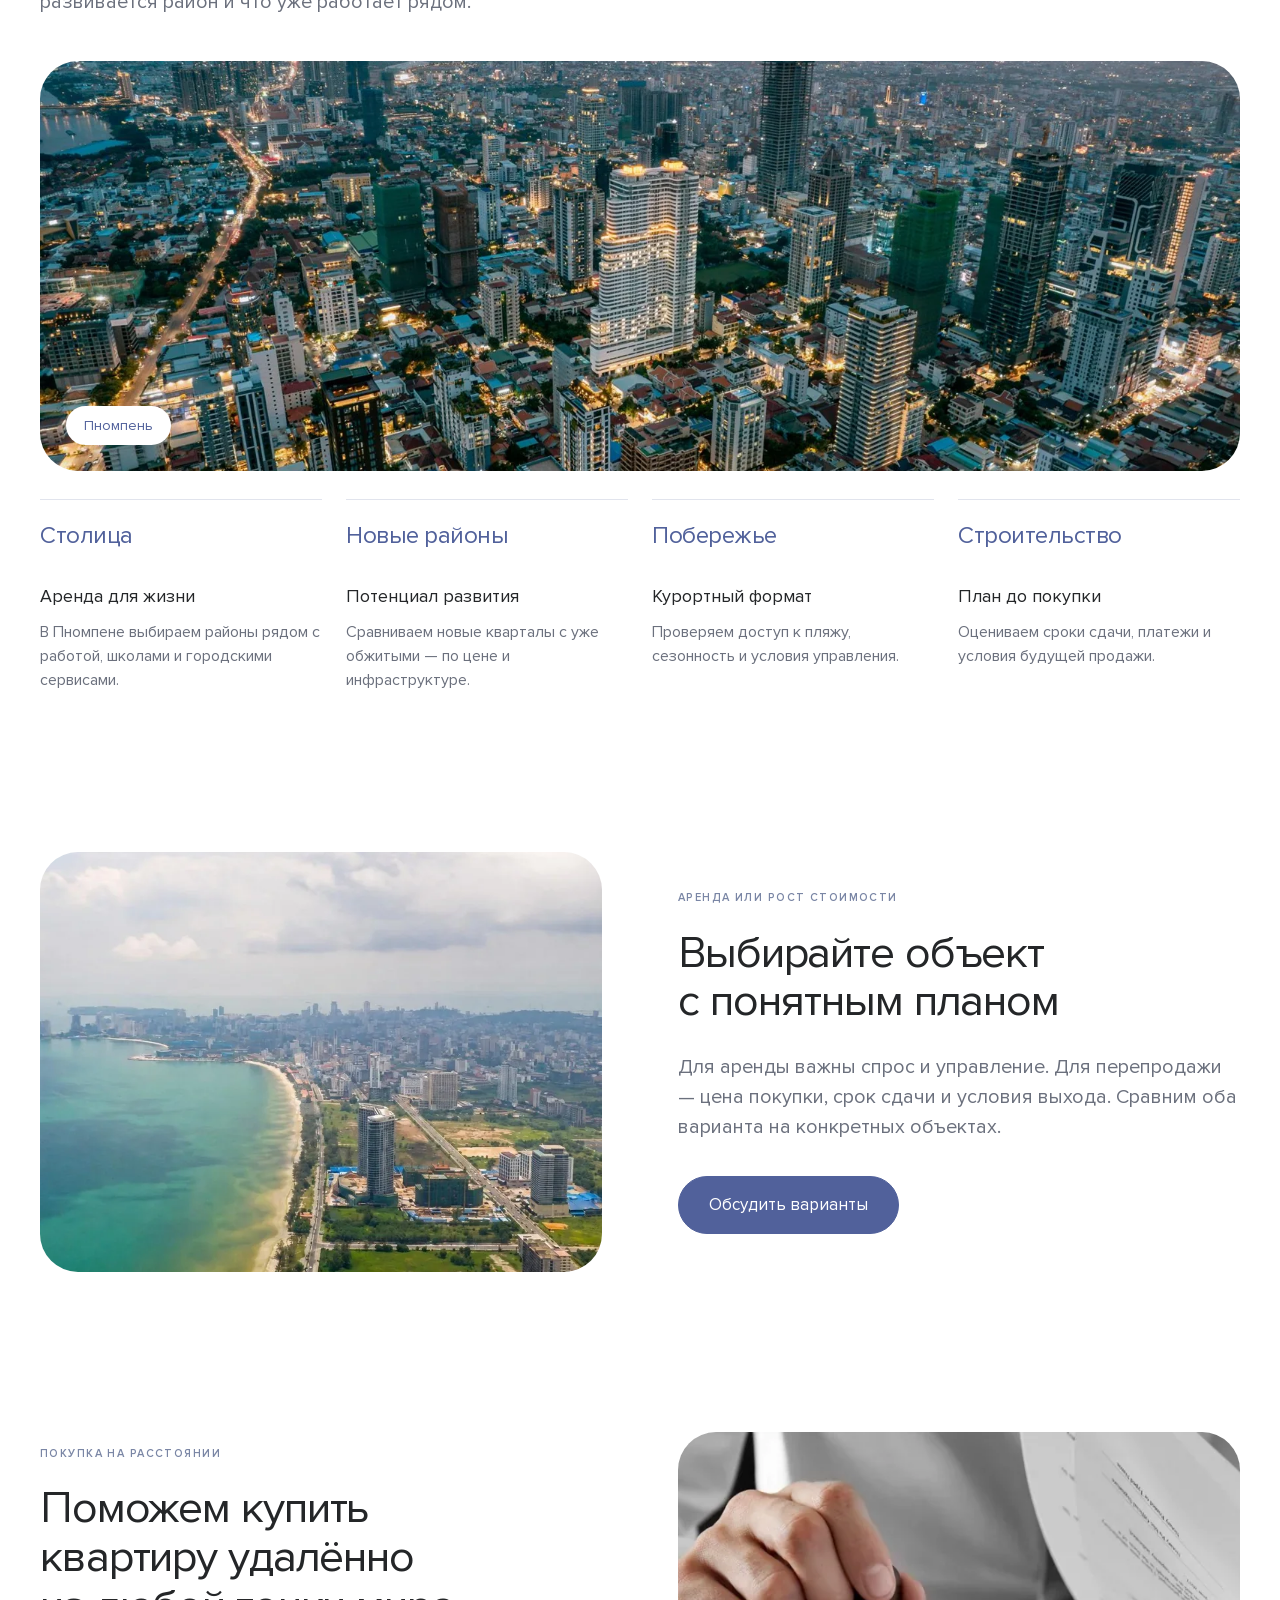
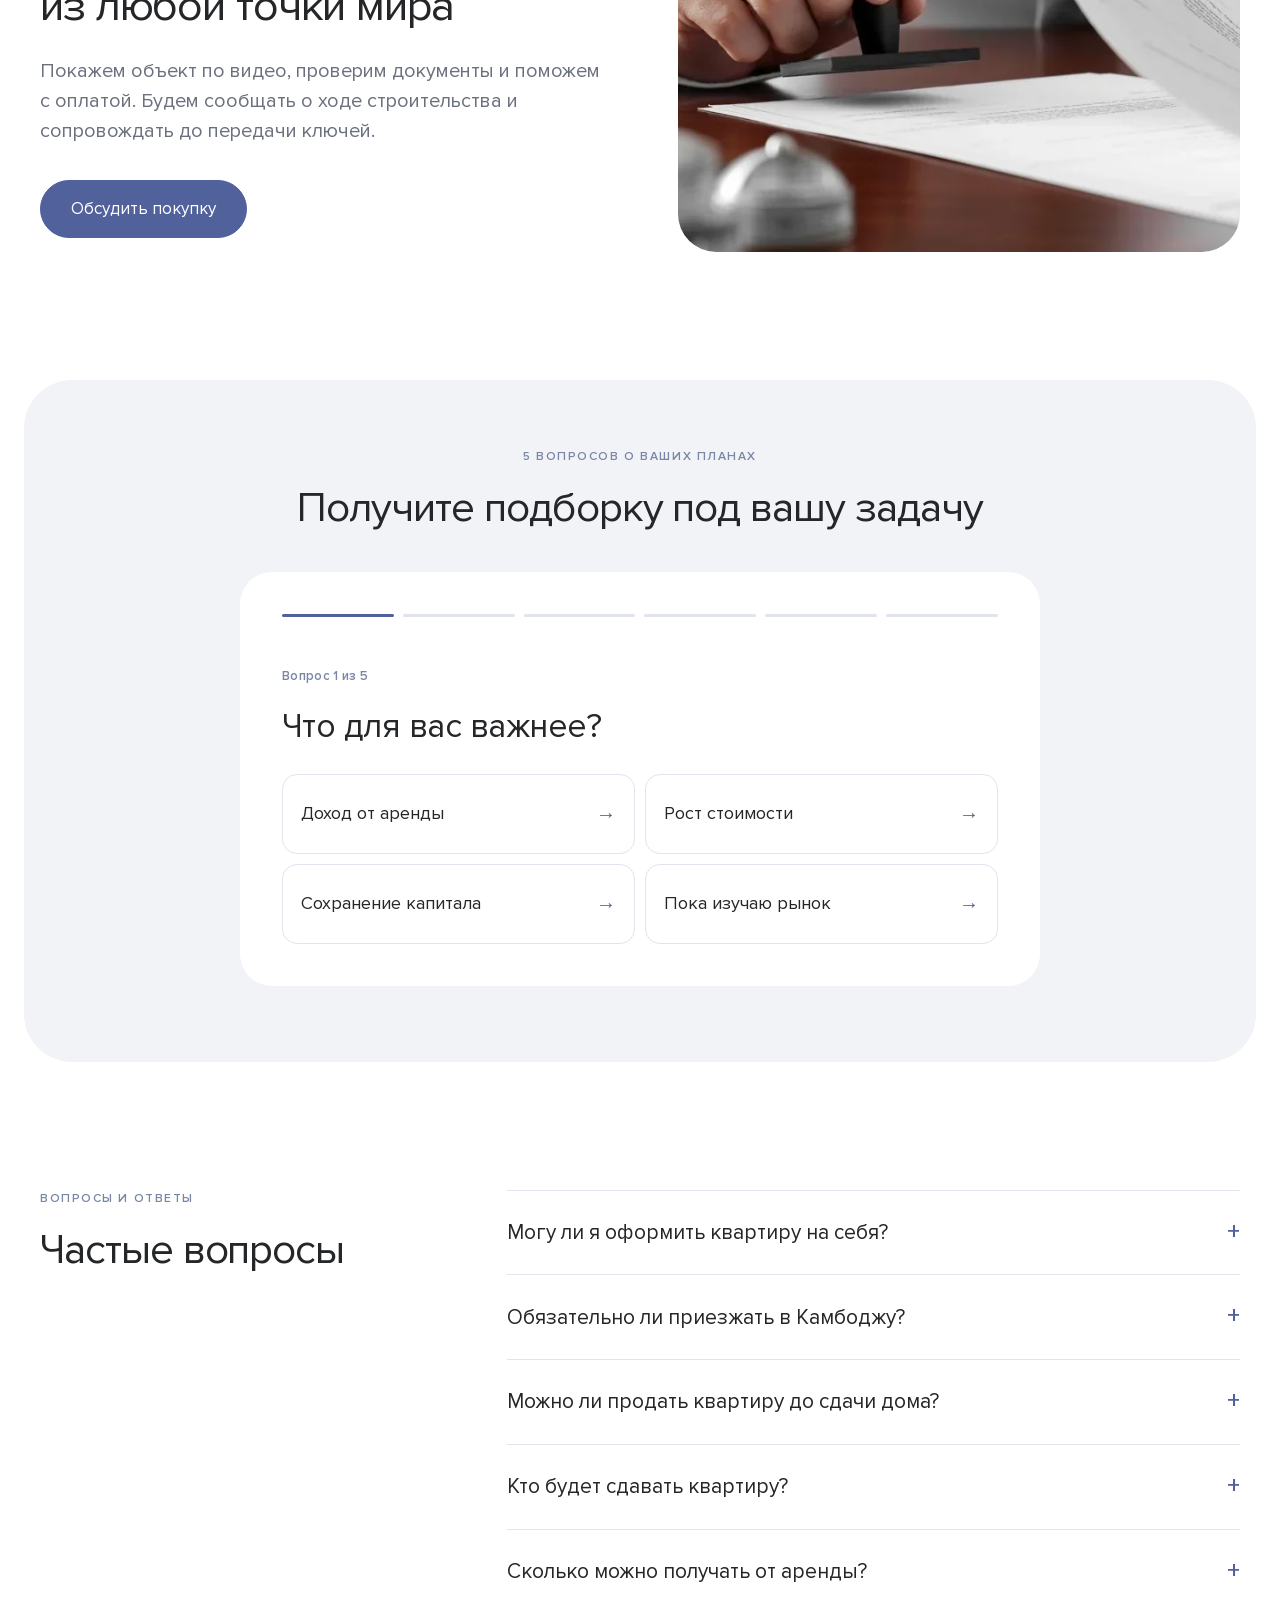
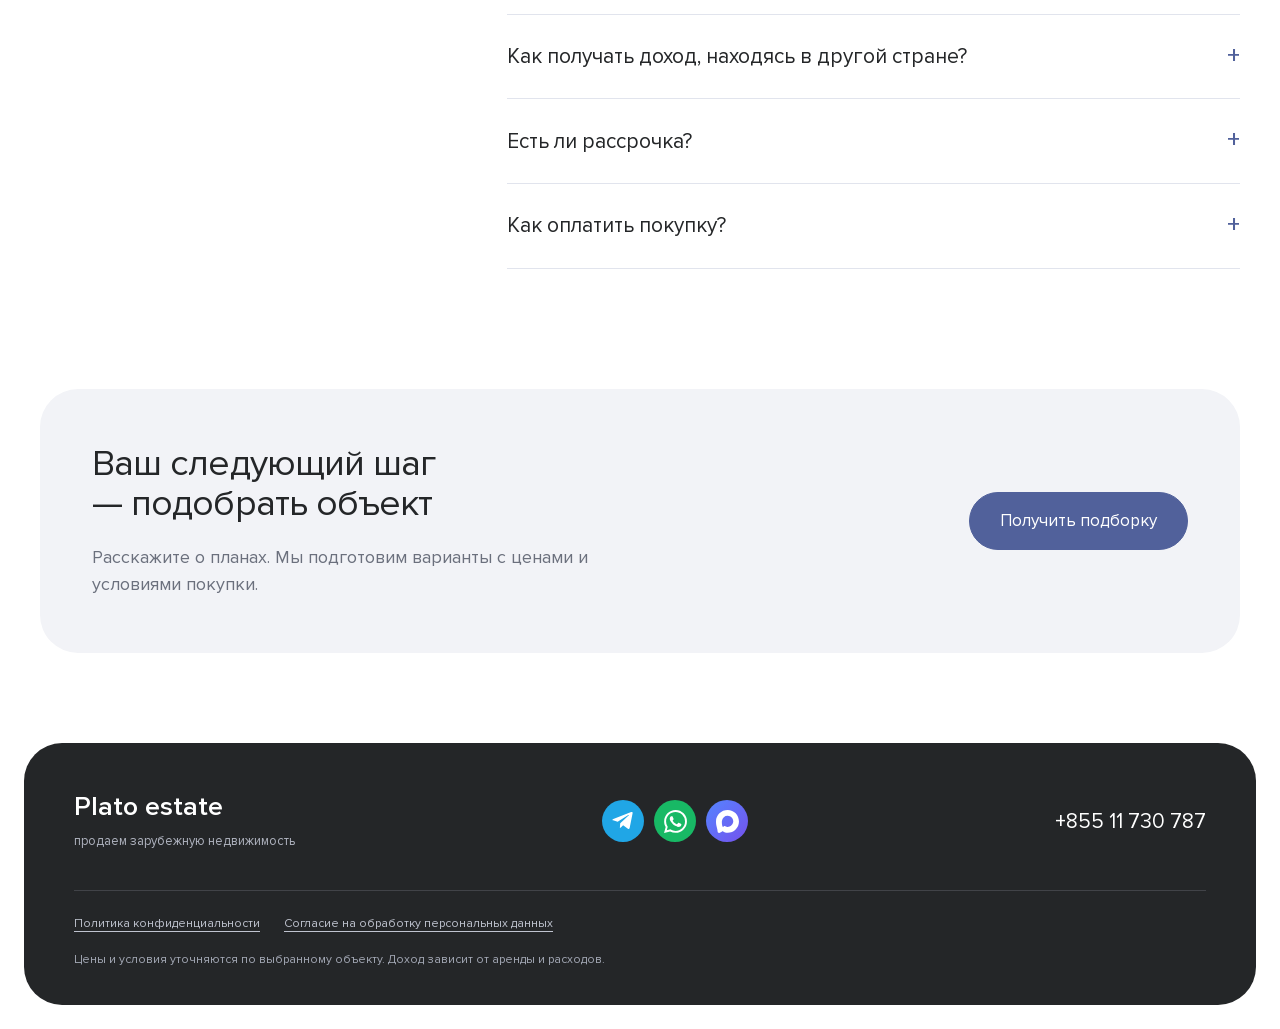
